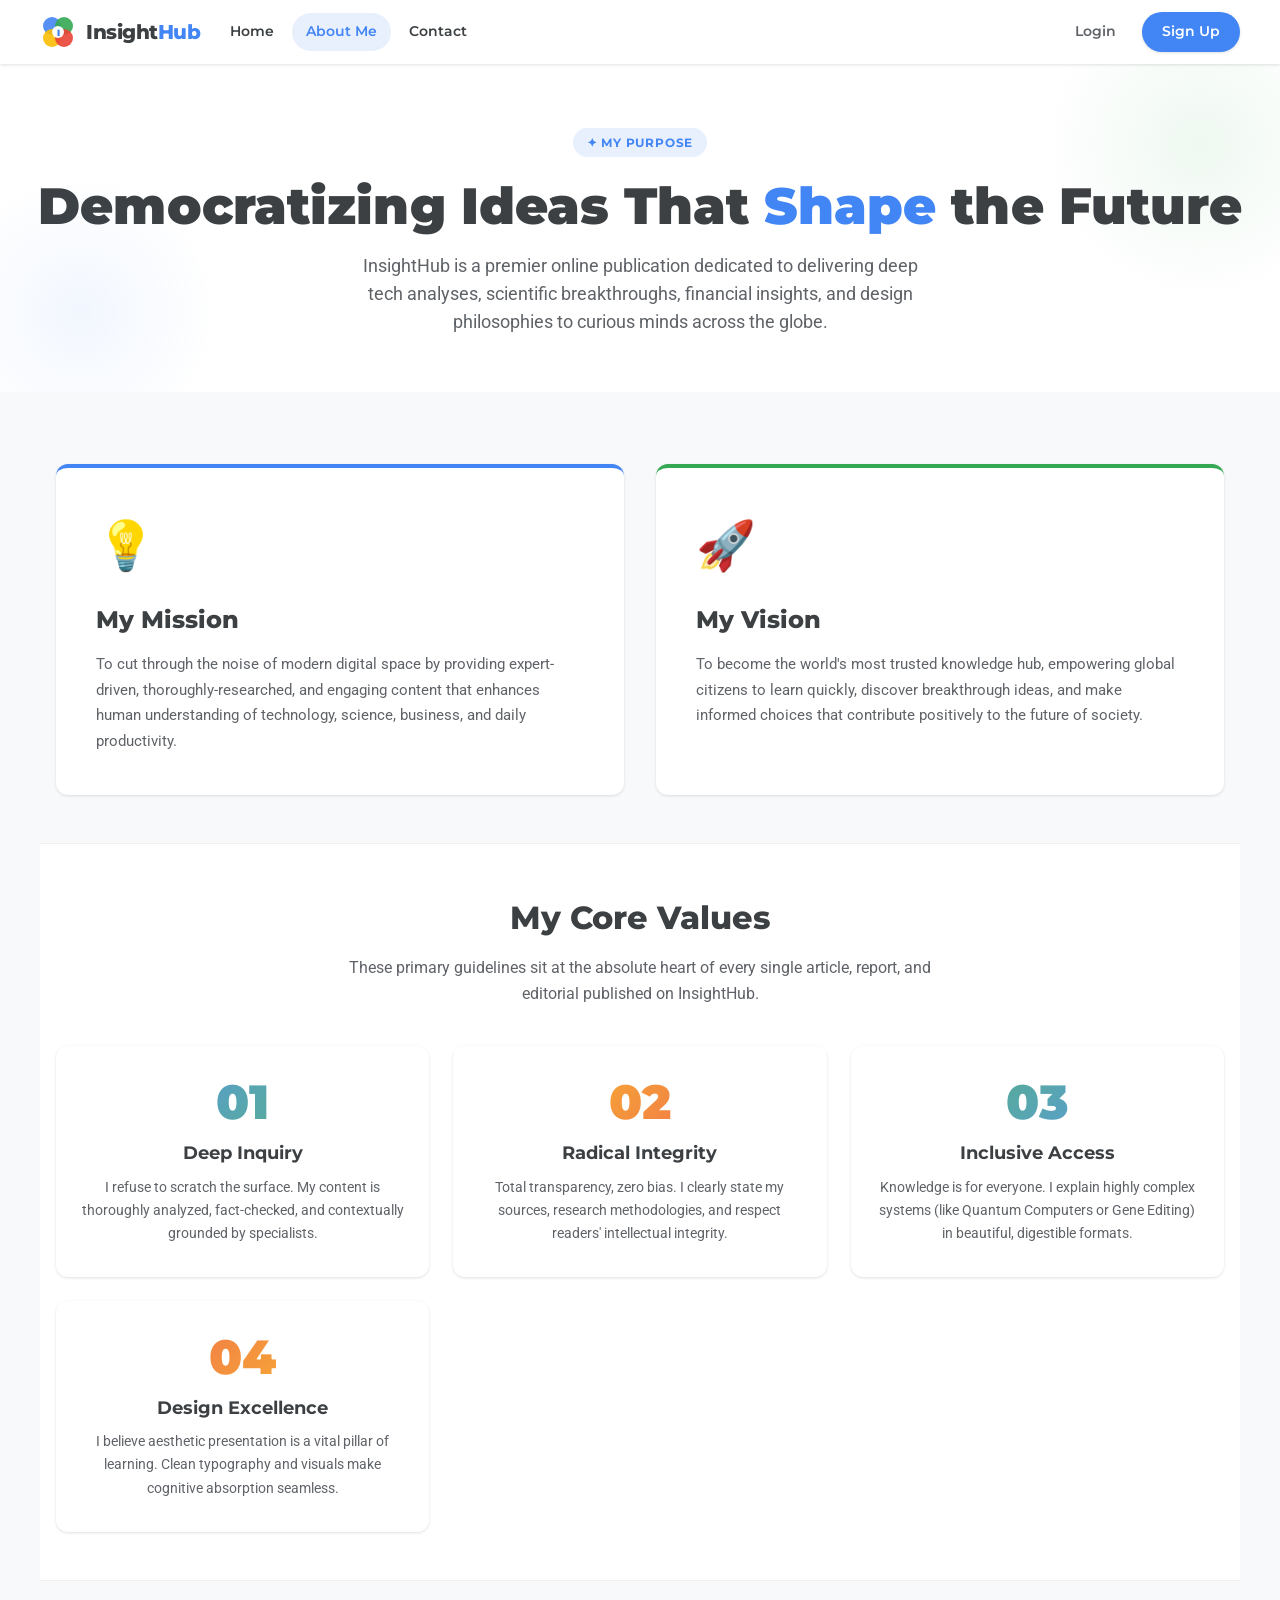
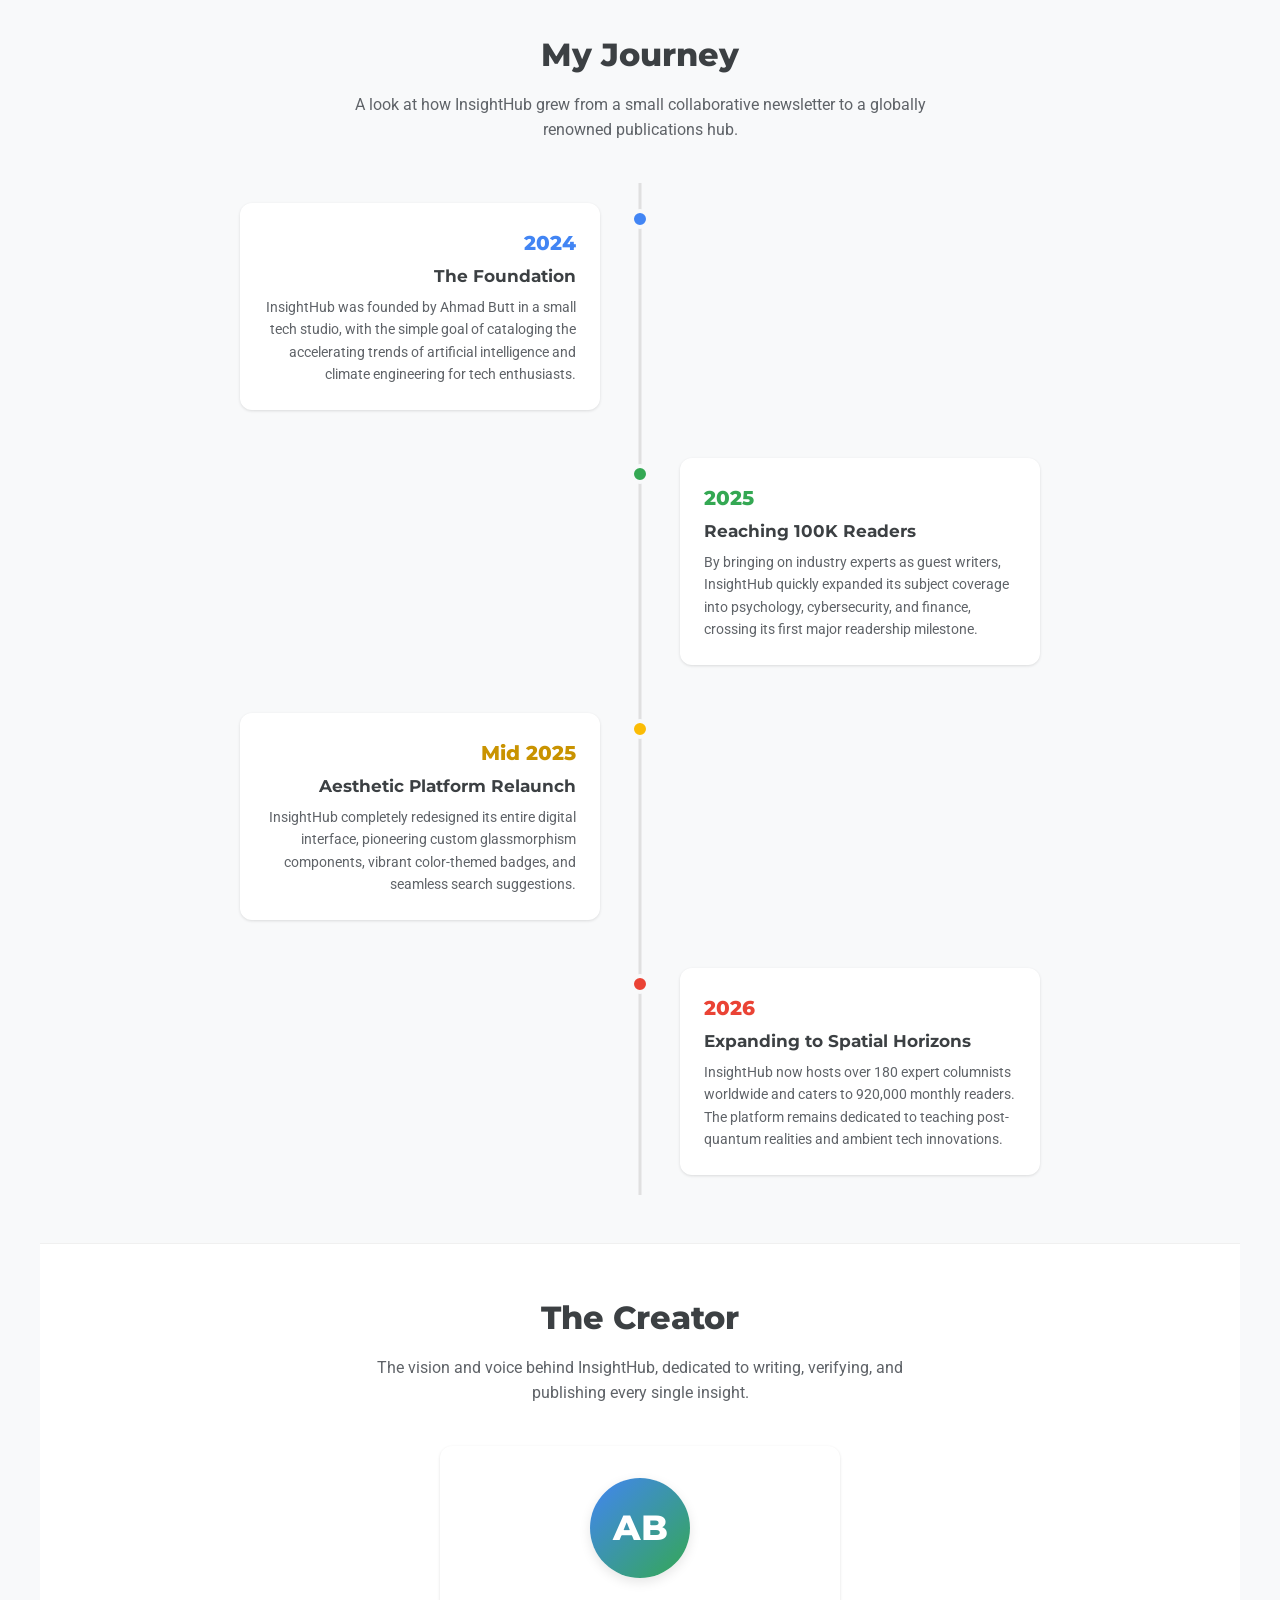
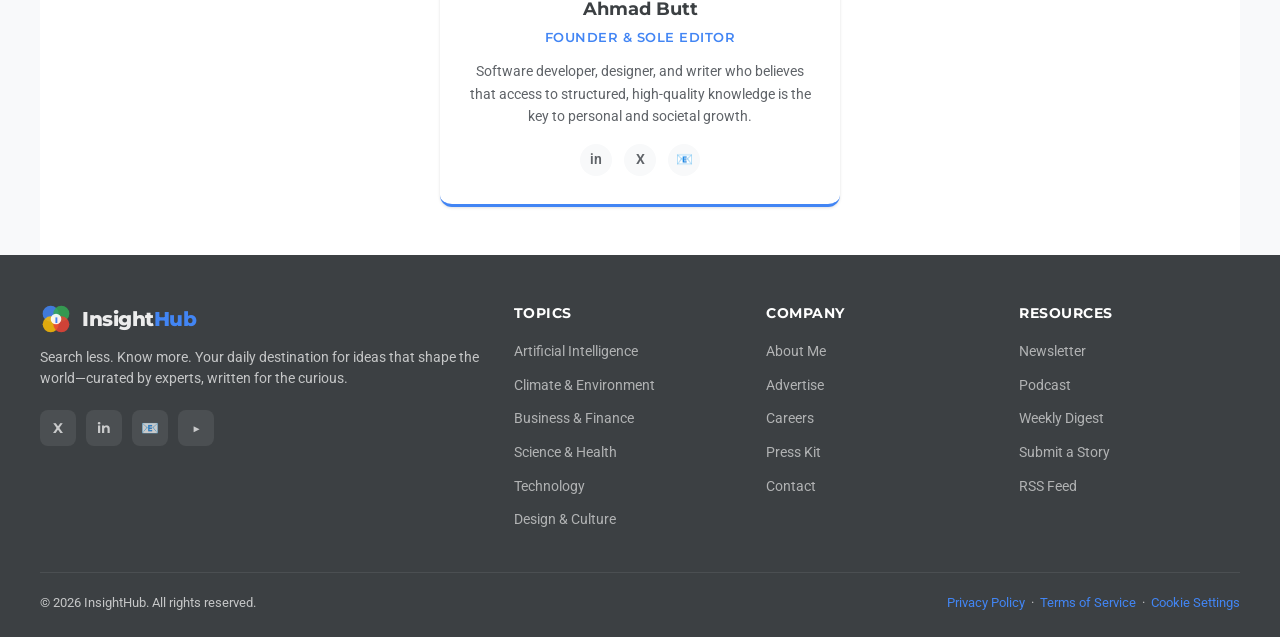
==== about.html @ 56c770b2 "navbar pages added" ====
<!DOCTYPE html>
<html lang="en">

<head>
    <meta charset="UTF-8">
    <meta name="viewport" content="width=device-width, initial-scale=1.0">
    <title>About Me — InsightHub</title>
    <link
        href="https://fonts.googleapis.com/css2?family=Montserrat:wght@400;600;700;800;900&family=Roboto:wght@300;400;500&family=Roboto+Mono:wght@400;500&display=swap"
        rel="stylesheet">
    <link rel="stylesheet" href="style.css">
</head>

<body>

    <!-- Reading progress -->
    <div id="progress-bar"></div>

    <!-- Search Overlay -->
    <div class="search-overlay" id="searchOverlay">
        <div class="search-box">
            <div class="search-box-header">
                <input type="text" id="overlaySearch" placeholder="Search articles, topics…" autofocus>
                <button class="search-close" onclick="closeSearch()">✕</button>
            </div>
            <div class="search-suggestions">
                <div class="suggestion-item"><span class="suggestion-icon">🔥</span> AI & Machine Learning Trends</div>
                <div class="suggestion-item"><span class="suggestion-icon">💡</span> Productivity Tips 2025</div>
                <div class="suggestion-item"><span class="suggestion-icon">🌍</span> Climate Tech Innovations</div>
                <div class="suggestion-item"><span class="suggestion-icon">📱</span> Mobile Development Best Practices</div>
                <div class="suggestion-item"><span class="suggestion-icon">🔐</span> Cybersecurity for Beginners</div>
            </div>
        </div>
    </div>

    <!-- ─── NAVBAR ─── -->
    <nav>
        <div class="nav-inner">
            <a href="index.html" class="logo">
                <svg class="logo-icon" viewBox="0 0 36 36" fill="none">
                    <circle cx="12" cy="12" r="9" fill="#4285F4" opacity="0.9" />
                    <circle cx="24" cy="12" r="9" fill="#34A853" opacity="0.9" />
                    <circle cx="12" cy="24" r="9" fill="#FBBC05" opacity="0.9" />
                    <circle cx="24" cy="24" r="9" fill="#EA4335" opacity="0.9" />
                    <circle cx="18" cy="18" r="6" fill="white" opacity="0.95" />
                    <text x="18" y="22" text-anchor="middle" font-family="Montserrat,sans-serif" font-weight="900"
                        font-size="9" fill="#4285F4">I</text>
                </svg>
                <div class="logo-text">
                    <span>Insight</span><span>Hub</span>
                </div>
            </a>



            <div class="nav-links">
                <a href="index.html">Home</a>
                <a href="about.html" class="active">About Me</a>
                <a href="contact.html">Contact</a>
            </div>

            <div class="nav-actions">
                <a href="#" class="btn-auth-link" onclick="openAuthModal('login')">Login</a>
                <a href="#" class="btn btn-primary btn-sm btn-signup" onclick="openAuthModal('signup')">Sign Up</a>
                <button class="hamburger" id="hamburger" onclick="toggleMenu()">
                    <span></span><span></span><span></span>
                </button>
            </div>
        </div>
    </nav>

    <!-- Mobile menu -->
    <div class="mobile-menu" id="mobileMenu">
        <div class="mobile-links">
            <a href="index.html">Home</a>
            <a href="about.html" class="active">About Me</a>
            <a href="contact.html">Contact</a>
        </div>
    </div>

    <!-- ─── HERO ─── -->
    <section class="about-hero">
        <div class="hero-tag">✦ My Purpose</div>
        <h1>Democratizing Ideas That <em>Shape</em> the Future</h1>
        <p>InsightHub is a premier online publication dedicated to delivering deep tech analyses, scientific breakthroughs, financial insights, and design philosophies to curious minds across the globe.</p>
    </section>

    <!-- ─── MISSION & VISION ─── -->
    <section class="about-grid-section">
        <div class="mission-vision-grid">
            <div class="mv-card fade-up fade-up-d1">
                <div class="mv-icon">💡</div>
                <h3>My Mission</h3>
                <p>To cut through the noise of modern digital space by providing expert-driven, thoroughly-researched, and engaging content that enhances human understanding of technology, science, business, and daily productivity.</p>
            </div>
            <div class="mv-card fade-up fade-up-d2">
                <div class="mv-icon">🚀</div>
                <h3>My Vision</h3>
                <p>To become the world's most trusted knowledge hub, empowering global citizens to learn quickly, discover breakthrough ideas, and make informed choices that contribute positively to the future of society.</p>
            </div>
        </div>
    </section>

    <!-- ─── CORE VALUES ─── -->
    <section class="about-grid-section" style="background: var(--white); border-top: 1px solid #f0f0f0; border-bottom: 1px solid #f0f0f0;">
        <div class="section-head-center">
            <h2>My Core Values</h2>
            <p>These primary guidelines sit at the absolute heart of every single article, report, and editorial published on InsightHub.</p>
        </div>
        <div class="values-grid">
            <div class="value-card fade-up fade-up-d1">
                <div class="value-num">01</div>
                <h3>Deep Inquiry</h3>
                <p>I refuse to scratch the surface. My content is thoroughly analyzed, fact-checked, and contextually grounded by specialists.</p>
            </div>
            <div class="value-card fade-up fade-up-d2">
                <div class="value-num">02</div>
                <h3>Radical Integrity</h3>
                <p>Total transparency, zero bias. I clearly state my sources, research methodologies, and respect readers' intellectual integrity.</p>
            </div>
            <div class="value-card fade-up fade-up-d3">
                <div class="value-num">03</div>
                <h3>Inclusive Access</h3>
                <p>Knowledge is for everyone. I explain highly complex systems (like Quantum Computers or Gene Editing) in beautiful, digestible formats.</p>
            </div>
            <div class="value-card fade-up fade-up-d4">
                <div class="value-num">04</div>
                <h3>Design Excellence</h3>
                <p>I believe aesthetic presentation is a vital pillar of learning. Clean typography and visuals make cognitive absorption seamless.</p>
            </div>
        </div>
    </section>

    <!-- ─── MILESTONE TIMELINE ─── -->
    <section class="about-grid-section">
        <div class="section-head-center">
            <h2>My Journey</h2>
            <p>A look at how InsightHub grew from a small collaborative newsletter to a globally renowned publications hub.</p>
        </div>
        <div class="timeline">
            <div class="timeline-item fade-up fade-up-d1">
                <div class="timeline-badge"></div>
                <div class="timeline-content">
                    <span class="timeline-year">2024</span>
                    <h4>The Foundation</h4>
                    <p>InsightHub was founded by Ahmad Butt in a small tech studio, with the simple goal of cataloging the accelerating trends of artificial intelligence and climate engineering for tech enthusiasts.</p>
                </div>
            </div>
            <div class="timeline-item fade-up fade-up-d2">
                <div class="timeline-badge"></div>
                <div class="timeline-content">
                    <span class="timeline-year">2025</span>
                    <h4>Reaching 100K Readers</h4>
                    <p>By bringing on industry experts as guest writers, InsightHub quickly expanded its subject coverage into psychology, cybersecurity, and finance, crossing its first major readership milestone.</p>
                </div>
            </div>
            <div class="timeline-item fade-up fade-up-d3">
                <div class="timeline-badge"></div>
                <div class="timeline-content">
                    <span class="timeline-year">Mid 2025</span>
                    <h4>Aesthetic Platform Relaunch</h4>
                    <p>InsightHub completely redesigned its entire digital interface, pioneering custom glassmorphism components, vibrant color-themed badges, and seamless search suggestions.</p>
                </div>
            </div>
            <div class="timeline-item fade-up fade-up-d4">
                <div class="timeline-badge"></div>
                <div class="timeline-content">
                    <span class="timeline-year">2026</span>
                    <h4>Expanding to Spatial Horizons</h4>
                    <p>InsightHub now hosts over 180 expert columnists worldwide and caters to 920,000 monthly readers. The platform remains dedicated to teaching post-quantum realities and ambient tech innovations.</p>
                </div>
            </div>
        </div>
    </section>

    <!-- ─── MEET THE FOUNDER ─── -->
    <section class="about-grid-section" style="background: var(--white); border-top: 1px solid #f0f0f0;">
        <div class="section-head-center">
            <h2>The Creator</h2>
            <p>The vision and voice behind InsightHub, dedicated to writing, verifying, and publishing every single insight.</p>
        </div>
        <div style="max-width: 400px; margin: 0 auto;">
            <div class="team-card fade-up fade-up-d1" style="border-bottom-color: var(--blue);">
                <div class="team-avatar-container">
                    <div class="team-avatar-large" style="background: linear-gradient(135deg, #4285F4, #34A853);">AB</div>
                </div>
                <div class="team-info">
                    <div class="team-name">Ahmad Butt</div>
                    <div class="team-role">Founder &amp; Sole Editor</div>
                    <p class="team-bio">Software developer, designer, and writer who believes that access to structured, high-quality knowledge is the key to personal and societal growth.</p>
                    <div class="team-socials">
                        <a href="#" class="team-social-link">in</a>
                        <a href="#" class="team-social-link">X</a>
                        <a href="#" class="team-social-link">📧</a>
                    </div>
                </div>
            </div>
        </div>
    </section>

    <!-- ─── FOOTER ─── -->
    <footer>
        <div class="footer-inner">
            <div class="footer-grid">
                <div class="footer-brand">
                    <a href="index.html" class="logo" style="text-decoration:none;">
                        <svg width="32" height="32" viewBox="0 0 36 36" fill="none">
                            <circle cx="12" cy="12" r="9" fill="#4285F4" opacity="0.85" />
                            <circle cx="24" cy="12" r="9" fill="#34A853" opacity="0.85" />
                            <circle cx="12" cy="24" r="9" fill="#FBBC05" opacity="0.85" />
                            <circle cx="24" cy="24" r="9" fill="#EA4335" opacity="0.85" />
                            <circle cx="18" cy="18" r="6" fill="white" opacity="0.9" />
                            <text x="18" y="22" text-anchor="middle" font-family="Montserrat,sans-serif"
                                font-weight="900" font-size="9" fill="#4285F4">I</text>
                        </svg>
                        <div class="logo-text">
                            <span>Insight</span><span>Hub</span>
                        </div>
                    </a>
                    <p>Search less. Know more. Your daily destination for ideas that shape the world—curated by experts,
                        written for the curious.</p>
                    <div class="social-links">
                        <a class="social-link" href="#">X</a>
                        <a class="social-link" href="#">in</a>
                        <a class="social-link" href="#">📧</a>
                        <a class="social-link" href="#">▶</a>
                    </div>
                </div>

                <div>
                    <div class="footer-col-title">Topics</div>
                    <ul class="footer-links">
                        <li><a href="#">Artificial Intelligence</a></li>
                        <li><a href="#">Climate & Environment</a></li>
                        <li><a href="#">Business & Finance</a></li>
                        <li><a href="#">Science & Health</a></li>
                        <li><a href="#">Technology</a></li>
                        <li><a href="#">Design & Culture</a></li>
                    </ul>
                </div>

                <div>
                    <div class="footer-col-title">Company</div>
                    <ul class="footer-links">
                        <li><a href="about.html">About Me</a></li>
                        <li><a href="#">Advertise</a></li>
                        <li><a href="#">Careers</a></li>
                        <li><a href="#">Press Kit</a></li>
                        <li><a href="contact.html">Contact</a></li>
                    </ul>
                </div>

                <div>
                    <div class="footer-col-title">Resources</div>
                    <ul class="footer-links">
                        <li><a href="#">Newsletter</a></li>
                        <li><a href="#">Podcast</a></li>
                        <li><a href="#">Weekly Digest</a></li>
                        <li><a href="#">Submit a Story</a></li>
                        <li><a href="#">RSS Feed</a></li>
                    </ul>
                </div>
            </div>

            <div class="footer-bottom">
                <div>© 2026 InsightHub. All rights reserved.</div>
                <div>
                    <a href="#">Privacy Policy</a> &nbsp;·&nbsp;
                    <a href="#">Terms of Service</a> &nbsp;·&nbsp;
                    <a href="#">Cookie Settings</a>
                </div>
            </div>
        </div>
    </footer>

    <!-- Blog Modal -->
    <div class="blog-modal" id="blogModal">
        <div class="blog-modal-content">
            <div class="blog-modal-header">
                <h2 id="modalTitle" class="blog-modal-title">Blog Title</h2>
                <button class="blog-modal-close" onclick="closeBlogModal()">✕</button>
            </div>
            <div class="blog-modal-meta">
                <span id="modalTag" class="tag">Tag</span>
                <span class="meta-dot">•</span>
                <span id="modalReadTime">5 min read</span>
                <span class="meta-dot">•</span>
                <span id="modalDate">May 10, 2026</span>
            </div>
            <div class="blog-modal-body" id="modalBody">
                <!-- Full blog content will be inserted here -->
            </div>

        </div>
    </div>

    <!-- Back to top -->
    <button id="back-top" onclick="window.scrollTo({top:0,behavior:'smooth'})">
        <svg width="18" height="18" viewBox="0 0 24 24" fill="none" stroke="currentColor" stroke-width="2.5"
            stroke-linecap="round" stroke-linejoin="round">
            <polyline points="18 15 12 9 6 15" />
        </svg>
    </button>

    <!-- Auth Modal -->
    <div class="auth-modal" id="authModal">
        <div class="auth-modal-content">
            <button class="auth-modal-close" onclick="closeAuthModal()">✕</button>
            
            <div class="auth-tabs">
                <button class="auth-tab active" id="tabLogin" onclick="switchAuthTab('login')">Sign In</button>
                <button class="auth-tab" id="tabSignup" onclick="switchAuthTab('signup')">Create Account</button>
            </div>
            
            <!-- Login Form -->
            <form id="loginForm" class="auth-form active" onsubmit="handleAuthSubmit(event, 'login')">
                <div class="form-group">
                    <label for="loginEmail">Email Address</label>
                    <div class="input-wrap">
                        <svg class="input-icon" width="16" height="16" viewBox="0 0 24 24" fill="none" stroke="currentColor" stroke-width="2" stroke-linecap="round" stroke-linejoin="round"><path d="m22 2-10 11M22 2l-7 20-4-9-9-4Z"/></svg>
                        <input type="email" id="loginEmail" placeholder="name@example.com" required>
                    </div>
                </div>
                
                <div class="form-group">
                    <div class="form-label-row">
                        <label for="loginPassword">Password</label>
                        <a href="#" class="form-forgot-link" onclick="alert('Password reset link sent!')">Forgot password?</a>
                    </div>
                    <div class="input-wrap">
                        <svg class="input-icon" width="16" height="16" viewBox="0 0 24 24" fill="none" stroke="currentColor" stroke-width="2" stroke-linecap="round" stroke-linejoin="round"><rect width="18" height="11" x="3" y="11" rx="2" ry="2"/><path d="M7 11V7a5 5 0 0 1 10 0v4"/></svg>
                        <input type="password" id="loginPassword" class="password-input" placeholder="Enter your password" required>
                        <button type="button" class="password-toggle" onclick="togglePasswordVisibility('loginPassword', this)">
                            <svg class="eye-icon" width="16" height="16" viewBox="0 0 24 24" fill="none" stroke="currentColor" stroke-width="2" stroke-linecap="round" stroke-linejoin="round"><path d="M2.062 12.348a1 1 0 0 1 0-.696 10.75 10.75 0 0 1 19.876 0 1 1 0 0 1 0 .696 10.75 10.75 0 0 1-19.876 0z"/><circle cx="12" cy="12" r="3"/></svg>
                        </button>
                    </div>
                </div>
                
                <button type="submit" class="btn btn-primary btn-auth-submit">
                    Sign In
                    <svg width="14" height="14" viewBox="0 0 24 24" fill="none" stroke="currentColor" stroke-width="2.5" stroke-linecap="round" stroke-linejoin="round"><path d="M5 12h14M12 5l7 7-7 7"/></svg>
                </button>
            </form>
            
            <!-- Signup Form -->
            <form id="signupForm" class="auth-form" onsubmit="handleAuthSubmit(event, 'signup')">
                <div class="form-group">
                    <label for="signupName">Full Name</label>
                    <div class="input-wrap">
                        <svg class="input-icon" width="16" height="16" viewBox="0 0 24 24" fill="none" stroke="currentColor" stroke-width="2" stroke-linecap="round" stroke-linejoin="round"><path d="M19 21v-2a4 4 0 0 0-4-4H9a4 4 0 0 0-4 4v2"/><circle cx="12" cy="7" r="4"/></svg>
                        <input type="text" id="signupName" placeholder="Ahmad Butt" required>
                    </div>
                </div>
                
                <div class="form-group">
                    <label for="signupEmail">Email Address</label>
                    <div class="input-wrap">
                        <svg class="input-icon" width="16" height="16" viewBox="0 0 24 24" fill="none" stroke="currentColor" stroke-width="2" stroke-linecap="round" stroke-linejoin="round"><path d="m22 2-10 11M22 2l-7 20-4-9-9-4Z"/></svg>
                        <input type="email" id="signupEmail" placeholder="name@example.com" required>
                    </div>
                </div>
                
                <div class="form-group">
                    <label for="signupPassword">Password</label>
                    <div class="input-wrap">
                        <svg class="input-icon" width="16" height="16" viewBox="0 0 24 24" fill="none" stroke="currentColor" stroke-width="2" stroke-linecap="round" stroke-linejoin="round"><rect width="18" height="11" x="3" y="11" rx="2" ry="2"/><path d="M7 11V7a5 5 0 0 1 10 0v4"/></svg>
                        <input type="password" id="signupPassword" class="password-input" placeholder="Create a strong password" required>
                        <button type="button" class="password-toggle" onclick="togglePasswordVisibility('signupPassword', this)">
                            <svg class="eye-icon" width="16" height="16" viewBox="0 0 24 24" fill="none" stroke="currentColor" stroke-width="2" stroke-linecap="round" stroke-linejoin="round"><path d="M2.062 12.348a1 1 0 0 1 0-.696 10.75 10.75 0 0 1 19.876 0 1 1 0 0 1 0 .696 10.75 10.75 0 0 1-19.876 0z"/><circle cx="12" cy="12" r="3"/></svg>
                        </button>
                    </div>
                </div>
                
                <div class="form-checkbox">
                    <input type="checkbox" id="signupTerms" required>
                    <label for="signupTerms">I agree to the <a href="#">Terms of Service</a> and <a href="#">Privacy Policy</a></label>
                </div>
                
                <button type="submit" class="btn btn-primary btn-auth-submit">
                    Create Account
                    <svg width="14" height="14" viewBox="0 0 24 24" fill="none" stroke="currentColor" stroke-width="2.5" stroke-linecap="round" stroke-linejoin="round"><path d="M5 12h14M12 5l7 7-7 7"/></svg>
                </button>
            </form>
            
            <!-- Success Message Card -->
            <div id="authSuccess" class="auth-success-card">
                <div class="success-checkmark-wrapper">
                    <svg class="success-checkmark" viewBox="0 0 52 52">
                        <circle class="success-checkmark-circle" cx="26" cy="26" r="25" fill="none" />
                        <path class="success-checkmark-check" fill="none" d="M14.1 27.2l7.1 7.2 16.7-16.8" />
                    </svg>
                </div>
                <h3 class="auth-success-title" id="authSuccessTitle">Welcome Back!</h3>
                <p class="auth-success-desc" id="authSuccessDesc">You have successfully signed in to InsightHub.</p>
            </div>
        </div>
    </div>

    <script src="script.js"></script>

    <!-- Bot Embeded -->
    <script src="https://cdn.botpress.cloud/webchat/v3.6/inject.js"></script>
    <script src="https://files.bpcontent.cloud/2026/05/19/14/20260519140653-6FODSSMK.js" defer></script>

</body>

</html>
---- style.css ----
:root {
    --blue: #4285F4;
    --green: #34A853;
    --yellow: #FBBC05;
    --red: #EA4335;
    --dark: #3C4043;
    --surface: #F8F9FA;
    --white: #ffffff;
    --shadow-sm: 0 1px 3px rgba(0, 0, 0, 0.12);
    --shadow-md: 0 4px 12px rgba(0, 0, 0, 0.10);
    --shadow-lg: 0 8px 32px rgba(0, 0, 0, 0.12);
    --radius: 12px;
    --radius-sm: 8px;
    --radius-pill: 100px;
    --font-head: 'Montserrat', sans-serif;
    --font-body: 'Roboto', sans-serif;
    --font-mono: 'Roboto Mono', monospace;
}

*,
*::before,
*::after {
    box-sizing: border-box;
    margin: 0;
    padding: 0;
}

html {
    scroll-behavior: smooth;
}

body {
    font-family: var(--font-body);
    background: var(--surface);
    color: var(--dark);
    line-height: 1.6;
    overflow-x: hidden;
}

/* ─── NAVBAR ─── */
nav {
    background: var(--white);
    box-shadow: var(--shadow-sm);
    position: sticky;
    top: 0;
    z-index: 100;
    padding: 0 16px;
}

.nav-inner {
    max-width: 1200px;
    margin: 0 auto;
    height: 64px;
    display: flex;
    align-items: center;
    justify-content: space-between;
    gap: 16px;
}

.logo {
    display: flex;
    align-items: center;
    gap: 10px;
    text-decoration: none;
    flex-shrink: 0;
}

.logo-icon {
    width: 36px;
    height: 36px;
    flex-shrink: 0;
}

.logo-text {
    font-family: var(--font-head);
    font-size: 1.25rem;
    font-weight: 800;
    letter-spacing: -0.5px;
}

.logo-text span:first-child {
    color: var(--dark);
}

.logo-text span:last-child {
    color: var(--blue);
}

.nav-actions {
    display: flex;
    align-items: center;
    gap: 8px;
}

.btn {
    font-family: var(--font-head);
    font-weight: 600;
    border: none;
    cursor: pointer;
    border-radius: var(--radius-pill);
    transition: all 0.2s;
    text-decoration: none;
    display: inline-flex;
    align-items: center;
    gap: 6px;
}

.btn-ghost {
    background: transparent;
    color: var(--dark);
    padding: 8px 14px;
    font-size: 0.85rem;
}

.btn-ghost:hover {
    background: var(--surface);
}

.btn-primary {
    background: var(--blue);
    color: var(--white);
    padding: 9px 20px;
    font-size: 0.85rem;
    box-shadow: var(--shadow-sm);
}

.btn-primary:hover {
    background: #3367d6;
    box-shadow: var(--shadow-md);
    transform: translateY(-1px);
}

.hamburger {
    background: none;
    border: none;
    cursor: pointer;
    padding: 8px;
    border-radius: 8px;
    color: var(--dark);
    display: flex;
    flex-direction: column;
    gap: 5px;
}

.hamburger span {
    display: block;
    width: 22px;
    height: 2px;
    background: currentColor;
    border-radius: 2px;
    transition: all 0.3s;
}

.hamburger.open span:nth-child(1) {
    transform: rotate(45deg) translate(5px, 5px);
}

.hamburger.open span:nth-child(2) {
    opacity: 0;
}

.hamburger.open span:nth-child(3) {
    transform: rotate(-45deg) translate(5px, -5px);
}

@media(min-width: 768px) {
    .hamburger {
        display: none;
    }
}

/* Mobile menu */
.mobile-menu {
    background: var(--white);
    border-top: 1px solid #f0f0f0;
    padding: 12px 16px 20px;
    display: none;
    position: sticky;
    top: 64px;
    z-index: 99;
    box-shadow: var(--shadow-md);
}

.mobile-menu.open {
    display: block;
}

.mobile-menu .search-wrap {
    position: relative;
    margin-bottom: 14px;
}

.mobile-menu input {
    width: 100%;
    padding: 11px 44px 11px 18px;
    border: 1.5px solid #e0e0e0;
    border-radius: var(--radius-pill);
    font-family: var(--font-body);
    font-size: 0.9rem;
    background: var(--surface);
    outline: none;
}

.mobile-menu input:focus {
    border-color: var(--blue);
}

.mobile-menu .search-icon-mob {
    position: absolute;
    right: 14px;
    top: 50%;
    transform: translateY(-50%);
    color: #9aa0a6;
}

.mobile-links {
    display: flex;
    flex-wrap: wrap;
    gap: 8px;
}

.mobile-links a {
    font-family: var(--font-head);
    font-weight: 600;
    font-size: 0.85rem;
    color: var(--dark);
    text-decoration: none;
    padding: 8px 16px;
    border-radius: var(--radius-pill);
    background: var(--surface);
    transition: background 0.2s;
}

.mobile-links a:hover {
    background: #e8f0fe;
    color: var(--blue);
}

.mobile-links a.active {
    color: var(--blue);
    background: #e8f0fe;
}

/* ─── DESKTOP NAV LINKS ─── */
.nav-links {
    display: none;
    gap: 4px;
}

@media(min-width: 768px) {
    .nav-links {
        display: flex;
        margin-right: auto;
    }
}

.nav-links a {
    font-family: var(--font-head);
    font-weight: 600;
    font-size: 0.85rem;
    color: var(--dark);
    text-decoration: none;
    padding: 8px 14px;
    border-radius: var(--radius-pill);
    transition: background 0.2s, color 0.2s;
}

.nav-links a:hover {
    background: #e8f0fe;
    color: var(--blue);
}

.nav-links a.active {
    color: var(--blue);
    background: #e8f0fe;
}

/* ─── HERO ─── */
.hero {
    background: var(--white);
    padding: 56px 16px 48px;
    text-align: center;
    position: relative;
    overflow: hidden;
}

.hero::before {
    content: '';
    position: absolute;
    top: -80px;
    left: -80px;
    width: 320px;
    height: 320px;
    background: radial-gradient(circle, rgba(66, 133, 244, 0.08) 0%, transparent 70%);
    border-radius: 50%;
}

.hero::after {
    content: '';
    position: absolute;
    bottom: -60px;
    right: -60px;
    width: 280px;
    height: 280px;
    background: radial-gradient(circle, rgba(52, 168, 83, 0.07) 0%, transparent 70%);
    border-radius: 50%;
}

.hero-tag {
    display: inline-flex;
    align-items: center;
    gap: 6px;
    background: #e8f0fe;
    color: var(--blue);
    font-family: var(--font-head);
    font-weight: 700;
    font-size: 0.75rem;
    letter-spacing: 0.8px;
    text-transform: uppercase;
    padding: 5px 14px;
    border-radius: var(--radius-pill);
    margin-bottom: 20px;
    animation: fadeDown 0.6s ease both;
}

.hero h1 {
    font-family: var(--font-head);
    font-weight: 900;
    font-size: clamp(2rem, 6vw, 3.2rem);
    line-height: 1.15;
    color: var(--dark);
    margin-bottom: 16px;
    animation: fadeDown 0.6s 0.1s ease both;
}

.hero h1 em {
    font-style: normal;
    color: var(--blue);
}

.hero p {
    font-size: clamp(0.95rem, 2.5vw, 1.1rem);
    color: #5f6368;
    max-width: 560px;
    margin: 0 auto 32px;
    animation: fadeDown 0.6s 0.2s ease both;
}

.hero-search {
    max-width: 560px;
    margin: 0 auto;
    position: relative;
    animation: fadeDown 0.6s 0.3s ease both;
}

.hero-search input {
    width: 100%;
    padding: 16px 60px 16px 24px;
    border: 2px solid #e0e0e0;
    border-radius: var(--radius-pill);
    font-family: var(--font-body);
    font-size: 1rem;
    background: var(--white);
    box-shadow: var(--shadow-md);
    outline: none;
    transition: border-color 0.2s, box-shadow 0.2s;
    color: var(--dark);
}

.hero-search input:focus {
    border-color: var(--blue);
    box-shadow: 0 4px 20px rgba(66, 133, 244, 0.2);
}

.hero-search button {
    position: absolute;
    right: 6px;
    top: 50%;
    transform: translateY(-50%);
    background: var(--blue);
    border: none;
    border-radius: var(--radius-pill);
    width: 44px;
    height: 44px;
    display: flex;
    align-items: center;
    justify-content: center;
    cursor: pointer;
    color: var(--white);
    transition: background 0.2s, transform 0.2s;
}

.hero-search button:hover {
    background: #3367d6;
    transform: translateY(-50%) scale(1.05);
}

.hero-stats {
    display: flex;
    justify-content: center;
    gap: 32px;
    margin-top: 40px;
    flex-wrap: wrap;
    animation: fadeDown 0.6s 0.4s ease both;
}

.stat {
    text-align: center;
}

.stat-num {
    font-family: var(--font-head);
    font-weight: 800;
    font-size: 1.6rem;
    color: var(--dark);
    line-height: 1;
}

.stat-num span {
    color: var(--blue);
}

.stat-label {
    font-size: 0.78rem;
    color: #9aa0a6;
    margin-top: 2px;
}

/* ─── CATEGORY PILLS ─── */
.categories {
    padding: 24px 16px;
    background: var(--white);
    border-top: 1px solid #f0f0f0;
    border-bottom: 1px solid #f0f0f0;
    overflow-x: auto;
    scrollbar-width: none;
}

.categories::-webkit-scrollbar {
    display: none;
}

.cat-list {
    display: flex;
    gap: 10px;
    max-width: 1200px;
    margin: 0 auto;
    width: max-content;
    padding: 0 4px;
}

.cat-pill {
    font-family: var(--font-head);
    font-weight: 600;
    font-size: 0.82rem;
    padding: 8px 18px;
    border-radius: var(--radius-pill);
    border: 1.5px solid #e0e0e0;
    background: var(--white);
    color: var(--dark);
    cursor: pointer;
    transition: all 0.2s;
    white-space: nowrap;
    display: flex;
    align-items: center;
    gap: 6px;
}

.cat-pill:hover,
.cat-pill.active {
    background: var(--blue);
    border-color: var(--blue);
    color: var(--white);
}

.cat-pill .dot {
    width: 7px;
    height: 7px;
    border-radius: 50%;
    background: currentColor;
    opacity: 0.7;
}

/* ─── MAIN LAYOUT ─── */
.main {
    max-width: 1200px;
    margin: 0 auto;
    padding: 32px 16px 64px;
    display: grid;
    grid-template-columns: 1fr;
    gap: 32px;
}

@media(min-width: 1024px) {
    .main {
        grid-template-columns: 1fr 320px;
    }
}

/* ─── SECTION HEADER ─── */
.section-header {
    display: flex;
    align-items: center;
    justify-content: space-between;
    margin-bottom: 20px;
    gap: 12px;
}

.section-title {
    font-family: var(--font-head);
    font-weight: 800;
    font-size: 1.1rem;
    color: var(--dark);
    display: flex;
    align-items: center;
    gap: 8px;
}

.section-title::before {
    content: '';
    display: inline-block;
    width: 4px;
    height: 18px;
    border-radius: 2px;
    background: var(--blue);
}

.see-all {
    font-family: var(--font-head);
    font-weight: 600;
    font-size: 0.82rem;
    color: var(--blue);
    text-decoration: none;
    padding: 6px 14px;
    border-radius: var(--radius-pill);
    transition: background 0.2s;
}

.see-all:hover {
    background: #e8f0fe;
}

/* ─── FEATURED CARD ─── */
.featured-card {
    background: var(--white);
    border-radius: var(--radius);
    box-shadow: var(--shadow-sm);
    overflow: hidden;
    margin-bottom: 24px;
    transition: box-shadow 0.2s, transform 0.2s;
    cursor: pointer;
}

.featured-card:hover {
    box-shadow: var(--shadow-lg);
    transform: translateY(-2px);
}

.featured-img {
    width: 100%;
    height: 220px;
    object-fit: cover;
    background: linear-gradient(135deg, #e8f0fe 0%, #d2e3fc 100%);
    position: relative;
    overflow: hidden;
}

@media(min-width: 640px) {
    .featured-img {
        height: 280px;
    }
}

.featured-img-placeholder {
    width: 100%;
    height: 100%;
    display: flex;
    align-items: center;
    justify-content: center;
    font-size: 4rem;
}

.featured-body {
    padding: 20px 20px 24px;
}

.featured-meta {
    display: flex;
    align-items: center;
    gap: 10px;
    margin-bottom: 10px;
    flex-wrap: wrap;
}

.tag {
    font-family: var(--font-head);
    font-weight: 700;
    font-size: 0.72rem;
    letter-spacing: 0.5px;
    text-transform: uppercase;
    padding: 3px 10px;
    border-radius: var(--radius-pill);
}

.tag-blue {
    background: #e8f0fe;
    color: var(--blue);
}

.tag-green {
    background: #e6f4ea;
    color: var(--green);
}

.tag-yellow {
    background: #fef7e0;
    color: #b06000;
}

.tag-red {
    background: #fce8e6;
    color: var(--red);
}

.meta-dot {
    color: #bdc1c6;
    font-size: 0.7rem;
}

.meta-time {
    font-size: 0.8rem;
    color: #9aa0a6;
}

.featured-title {
    font-family: var(--font-head);
    font-weight: 800;
    font-size: clamp(1.2rem, 4vw, 1.6rem);
    color: var(--dark);
    line-height: 1.25;
    margin-bottom: 10px;
}

.featured-excerpt {
    font-size: 0.9rem;
    color: #5f6368;
    margin-bottom: 18px;
    display: -webkit-box;
    -webkit-line-clamp: 3;
    line-clamp: 3;
    -webkit-box-orient: vertical;
    overflow: hidden;
}

.featured-footer {
    display: flex;
    align-items: center;
    justify-content: space-between;
    flex-wrap: wrap;
    gap: 10px;
}

.author {
    display: flex;
    align-items: center;
    gap: 10px;
}

.avatar {
    width: 36px;
    height: 36px;
    border-radius: 50%;
    object-fit: cover;
    flex-shrink: 0;
}

.avatar-placeholder {
    width: 36px;
    height: 36px;
    border-radius: 50%;
    display: flex;
    align-items: center;
    justify-content: center;
    font-family: var(--font-head);
    font-weight: 700;
    font-size: 0.8rem;
    color: var(--white);
    flex-shrink: 0;
}

.author-name {
    font-family: var(--font-head);
    font-weight: 600;
    font-size: 0.85rem;
    color: var(--dark);
}

.author-role {
    font-size: 0.75rem;
    color: #9aa0a6;
}

.read-btn {
    display: inline-flex;
    align-items: center;
    gap: 6px;
    font-family: var(--font-head);
    font-weight: 600;
    font-size: 0.82rem;
    color: var(--blue);
    text-decoration: none;
    padding: 8px 16px;
    border-radius: var(--radius-pill);
    border: 1.5px solid var(--blue);
    transition: all 0.2s;
}

.read-btn:hover {
    background: var(--blue);
    color: var(--white);
}

/* ─── POST GRID ─── */
.post-grid {
    display: grid;
    grid-template-columns: 1fr;
    gap: 16px;
}

@media(min-width: 640px) {
    .post-grid {
        grid-template-columns: repeat(2, 1fr);
    }
}

.post-card {
    background: var(--white);
    border-radius: var(--radius);
    box-shadow: var(--shadow-sm);
    overflow: hidden;
    transition: box-shadow 0.2s, transform 0.2s;
    cursor: pointer;
    display: flex;
    flex-direction: column;
}

.post-card:hover {
    box-shadow: var(--shadow-lg);
    transform: translateY(-2px);
}

.post-img {
    width: 100%;
    height: 160px;
    background: linear-gradient(135deg, #f0f4ff 0%, #e8f0fe 100%);
    display: flex;
    align-items: center;
    justify-content: center;
    font-size: 2.5rem;
    flex-shrink: 0;
}

.post-body {
    padding: 16px;
    flex: 1;
    display: flex;
    flex-direction: column;
}

.post-meta {
    display: flex;
    align-items: center;
    gap: 8px;
    margin-bottom: 8px;
    flex-wrap: wrap;
}

.post-title {
    font-family: var(--font-head);
    font-weight: 700;
    font-size: 1rem;
    color: var(--dark);
    line-height: 1.35;
    margin-bottom: 8px;
    flex: 1;
    display: -webkit-box;
    -webkit-line-clamp: 2;
    line-clamp: 2;
    -webkit-box-orient: vertical;
    overflow: hidden;
}

.post-excerpt {
    font-size: 0.84rem;
    color: #5f6368;
    margin-bottom: 14px;
    display: -webkit-box;
    -webkit-line-clamp: 2;
    line-clamp: 2;
    -webkit-box-orient: vertical;
    overflow: hidden;
}

.post-footer {
    display: flex;
    align-items: center;
    justify-content: space-between;
    margin-top: auto;
}

.post-author-sm {
    display: flex;
    align-items: center;
    gap: 8px;
}

.post-author-sm .avatar-placeholder {
    width: 28px;
    height: 28px;
    font-size: 0.7rem;
}

.post-author-name {
    font-family: var(--font-head);
    font-weight: 600;
    font-size: 0.78rem;
    color: var(--dark);
}

.post-date {
    font-size: 0.75rem;
    color: #9aa0a6;
}

/* ─── LOAD MORE ─── */
.load-more-wrap {
    text-align: center;
    margin-top: 28px;
}

.btn-load {
    font-family: var(--font-head);
    font-weight: 700;
    font-size: 0.9rem;
    color: var(--blue);
    background: var(--white);
    border: 2px solid var(--blue);
    padding: 12px 36px;
    border-radius: var(--radius-pill);
    cursor: pointer;
    transition: all 0.2s;
    box-shadow: var(--shadow-sm);
}

.btn-load:hover {
    background: var(--blue);
    color: var(--white);
    box-shadow: var(--shadow-md);
}

/* ─── SIDEBAR ─── */
.sidebar {
    display: flex;
    flex-direction: column;
    gap: 24px;
}

.widget {
    background: var(--white);
    border-radius: var(--radius);
    box-shadow: var(--shadow-sm);
    padding: 20px;
}

.widget-title {
    font-family: var(--font-head);
    font-weight: 800;
    font-size: 0.95rem;
    color: var(--dark);
    margin-bottom: 16px;
    padding-bottom: 12px;
    border-bottom: 2px solid var(--surface);
    display: flex;
    align-items: center;
    gap: 8px;
}

/* Newsletter widget */
.newsletter-widget {
    background: linear-gradient(135deg, var(--blue) 0%, #3367d6 100%);
    color: var(--white);
}

.newsletter-widget .widget-title {
    color: var(--white);
    border-color: rgba(255, 255, 255, 0.15);
}

.newsletter-widget p {
    font-size: 0.85rem;
    opacity: 0.9;
    margin-bottom: 16px;
    line-height: 1.5;
}

.newsletter-widget input {
    width: 100%;
    padding: 11px 16px;
    border-radius: var(--radius-sm);
    border: none;
    font-family: var(--font-body);
    font-size: 0.85rem;
    margin-bottom: 10px;
    outline: none;
    background: rgba(255, 255, 255, 0.15);
    color: var(--white);
}

.newsletter-widget input::placeholder {
    color: rgba(255, 255, 255, 0.6);
}

.newsletter-widget input:focus {
    background: rgba(255, 255, 255, 0.25);
}

.btn-subscribe {
    width: 100%;
    background: var(--white);
    color: var(--blue);
    font-family: var(--font-head);
    font-weight: 700;
    font-size: 0.85rem;
    padding: 11px;
    border-radius: var(--radius-sm);
    border: none;
    cursor: pointer;
    transition: all 0.2s;
}

.btn-subscribe:hover {
    background: #e8f0fe;
    transform: translateY(-1px);
}

/* Trending widget */
.trending-list {
    list-style: none;
    display: flex;
    flex-direction: column;
    gap: 14px;
}

.trending-item {
    display: flex;
    gap: 12px;
    align-items: flex-start;
    cursor: pointer;
    padding: 8px;
    border-radius: var(--radius-sm);
    transition: background 0.2s;
}

.trending-item:hover {
    background: var(--surface);
}

.trending-num {
    font-family: var(--font-head);
    font-weight: 800;
    font-size: 1.4rem;
    color: #e0e0e0;
    line-height: 1;
    min-width: 28px;
}


.trending-title {
    font-family: var(--font-head);
    font-weight: 700;
    font-size: 0.85rem;
    color: var(--dark);
    line-height: 1.35;
    margin-bottom: 3px;
}

.trending-meta {
    font-size: 0.75rem;
    color: #9aa0a6;
}

/* Tags widget */
.tags-cloud {
    display: flex;
    flex-wrap: wrap;
    gap: 8px;
}

.tag-cloud-item {
    font-family: var(--font-head);
    font-weight: 600;
    font-size: 0.78rem;
    padding: 5px 12px;
    border-radius: var(--radius-pill);
    background: var(--surface);
    color: var(--dark);
    cursor: pointer;
    transition: all 0.2s;
    border: 1px solid #e8eaed;
}

.tag-cloud-item:hover {
    background: var(--blue);
    color: var(--white);
    border-color: var(--blue);
}

/* Code snippet */
.code-block {
    background: #1e1e2e;
    border-radius: var(--radius-sm);
    padding: 14px 16px;
    overflow-x: auto;
    margin-top: 8px;
}

.code-block code {
    font-family: var(--font-mono);
    font-size: 0.8rem;
    color: #cdd6f4;
    line-height: 1.6;
}

.code-comment {
    color: #6c7086;
}

.code-keyword {
    color: #cba6f7;
}

.code-string {
    color: #a6e3a1;
}

.code-number {
    color: #fab387;
}

/* ─── FOOTER ─── */
footer {
    background: var(--dark);
    color: rgba(255, 255, 255, 0.7);
    padding: 48px 16px 24px;
    margin-top: 0;
}

.footer-inner {
    max-width: 1200px;
    margin: 0 auto;
}

.footer-grid {
    display: grid;
    grid-template-columns: 1fr;
    gap: 32px;
    margin-bottom: 40px;
}

@media(min-width: 640px) {
    .footer-grid {
        grid-template-columns: repeat(2, 1fr);
    }
}

@media(min-width: 1024px) {
    .footer-grid {
        grid-template-columns: 2fr 1fr 1fr 1fr;
    }
}

.footer-brand .logo-text span:first-child {
    color: rgba(255, 255, 255, 0.9);
}

.footer-brand p {
    font-size: 0.85rem;
    line-height: 1.6;
    margin-top: 12px;
    margin-bottom: 20px;
}

.social-links {
    display: flex;
    gap: 10px;
}

.social-link {
    width: 36px;
    height: 36px;
    background: rgba(255, 255, 255, 0.08);
    border-radius: 8px;
    display: flex;
    align-items: center;
    justify-content: center;
    color: rgba(255, 255, 255, 0.7);
    text-decoration: none;
    transition: all 0.2s;
    font-size: 0.9rem;
    font-family: var(--font-head);
    font-weight: 700;
}

.social-link:hover {
    background: var(--blue);
    color: var(--white);
}

.footer-col-title {
    font-family: var(--font-head);
    font-weight: 700;
    font-size: 0.85rem;
    color: var(--white);
    margin-bottom: 14px;
    text-transform: uppercase;
    letter-spacing: 0.5px;
}

.footer-links {
    list-style: none;
    display: flex;
    flex-direction: column;
    gap: 8px;
}

.footer-links a {
    font-size: 0.85rem;
    color: rgba(255, 255, 255, 0.6);
    text-decoration: none;
    transition: color 0.2s;
}

.footer-links a:hover {
    color: var(--white);
}

.footer-bottom {
    border-top: 1px solid rgba(255, 255, 255, 0.08);
    padding-top: 20px;
    display: flex;
    align-items: center;
    justify-content: space-between;
    flex-wrap: wrap;
    gap: 12px;
    font-size: 0.8rem;
}

.footer-bottom a {
    color: var(--blue);
    text-decoration: none;
}

/* ─── ANIMATIONS ─── */
@keyframes fadeDown {
    from {
        opacity: 0;
        transform: translateY(-16px);
    }

    to {
        opacity: 1;
        transform: translateY(0);
    }
}

@keyframes fadeUp {
    from {
        opacity: 0;
        transform: translateY(16px);
    }

    to {
        opacity: 1;
        transform: translateY(0);
    }
}

.fade-up {
    animation: fadeUp 0.5s ease both;
}

.fade-up-d1 {
    animation-delay: 0.1s;
}

.fade-up-d2 {
    animation-delay: 0.2s;
}

.fade-up-d3 {
    animation-delay: 0.3s;
}

.fade-up-d4 {
    animation-delay: 0.4s;
}

/* ─── READING PROGRESS BAR ─── */
#progress-bar {
    position: fixed;
    top: 0;
    left: 0;
    height: 3px;
    background: linear-gradient(90deg, var(--blue), var(--green));
    width: 0%;
    z-index: 999;
    transition: width 0.1s linear;
}

/* ─── BACK TO TOP ─── */
#back-top {
    position: fixed;
    bottom: 100px;
    right: 24px;
    width: 44px;
    height: 44px;
    background: var(--blue);
    color: var(--white);
    border: none;
    border-radius: 50%;
    cursor: pointer;
    display: flex;
    align-items: center;
    justify-content: center;
    box-shadow: var(--shadow-md);
    opacity: 0;
    transform: translateY(20px);
    transition: all 0.3s;
    z-index: 99;
}

#back-top.visible {
    opacity: 1;
    transform: translateY(0);
}

#back-top:hover {
    background: #3367d6;
    transform: translateY(-2px);
}

/* ─── SEARCH OVERLAY ─── */
.search-overlay {
    position: fixed;
    inset: 0;
    background: rgba(0, 0, 0, 0.6);
    backdrop-filter: blur(4px);
    z-index: 200;
    display: flex;
    align-items: flex-start;
    justify-content: center;
    padding: 80px 16px 20px;
    opacity: 0;
    pointer-events: none;
    transition: opacity 0.2s;
}

.search-overlay.open {
    opacity: 1;
    pointer-events: all;
}

.search-box {
    background: var(--white);
    border-radius: var(--radius);
    width: 100%;
    max-width: 640px;
    padding: 20px;
    box-shadow: var(--shadow-lg);
    transform: translateY(-20px);
    transition: transform 0.2s;
}

.search-overlay.open .search-box {
    transform: translateY(0);
}

.search-box-header {
    display: flex;
    align-items: center;
    gap: 12px;
    margin-bottom: 16px;
}

.search-box-header input {
    flex: 1;
    padding: 12px 16px;
    border: 2px solid var(--blue);
    border-radius: var(--radius-sm);
    font-family: var(--font-body);
    font-size: 1rem;
    outline: none;
    color: var(--dark);
}

.search-close {
    background: var(--surface);
    border: none;
    border-radius: var(--radius-sm);
    width: 40px;
    height: 40px;
    cursor: pointer;
    font-size: 1.2rem;
    color: var(--dark);
    display: flex;
    align-items: center;
    justify-content: center;
    flex-shrink: 0;
    transition: background 0.2s;
}

.search-close:hover {
    background: #fce8e6;
    color: var(--red);
}

.search-suggestions {
    display: flex;
    flex-direction: column;
    gap: 4px;
}

.suggestion-item {
    padding: 10px 14px;
    border-radius: var(--radius-sm);
    cursor: pointer;
    display: flex;
    align-items: center;
    gap: 10px;
    font-size: 0.9rem;
    color: var(--dark);
    transition: background 0.15s;
}

.suggestion-item:hover {
    background: var(--surface);
}

.suggestion-icon {
    color: #9aa0a6;
}

/* ─── BLOG MODAL ─── */
.blog-modal {
    position: fixed;
    inset: 0;
    background: rgba(0, 0, 0, 0.7);
    backdrop-filter: blur(4px);
    z-index: 300;
    display: flex;
    align-items: flex-start;
    justify-content: center;
    padding: 20px;
    opacity: 0;
    pointer-events: none;
    transition: opacity 0.3s;
    overflow-y: auto;
}

.blog-modal.open {
    opacity: 1;
    pointer-events: all;
}

.blog-modal-content {
    background: var(--white);
    border-radius: var(--radius);
    width: 100%;
    max-width: 800px;
    margin: 40px auto;
    box-shadow: var(--shadow-lg);
    transform: scale(0.95);
    transition: transform 0.3s;
}

.blog-modal.open .blog-modal-content {
    transform: scale(1);
}

.blog-modal-header {
    display: flex;
    align-items: flex-start;
    justify-content: space-between;
    gap: 16px;
    padding: 32px 32px 0;
}

.blog-modal-title {
    font-family: var(--font-head);
    font-weight: 800;
    font-size: 1.8rem;
    color: var(--dark);
    line-height: 1.3;
    margin: 0;
}

.blog-modal-close {
    background: transparent;
    border: none;
    font-size: 1.8rem;
    color: #9aa0a6;
    cursor: pointer;
    width: 36px;
    height: 36px;
    display: flex;
    align-items: center;
    justify-content: center;
    border-radius: var(--radius-sm);
    transition: all 0.2s;
    flex-shrink: 0;
}

.blog-modal-close:hover {
    background: var(--surface);
    color: var(--dark);
}

.blog-modal-meta {
    display: flex;
    align-items: center;
    gap: 10px;
    flex-wrap: wrap;
    margin-bottom: 24px;
    padding: 0 32px;
    margin-top: 16px;
}

.blog-modal-meta .tag {
    font-size: 0.75rem;
}

.blog-modal-body {
    padding: 0 32px 24px;
    font-size: 1rem;
    line-height: 1.8;
    color: #3c4043;
}

.blog-modal-body p {
    margin-bottom: 16px;
}

.blog-modal-body p:last-child {
    margin-bottom: 0;
}

.blog-modal-body strong {
    font-weight: 600;
    color: var(--dark);
}

.blog-modal-body ul,
.blog-modal-body ol {
    margin: 16px 0;
    margin-left: 24px;
}

.blog-modal-body li {
    margin-bottom: 8px;
}

.blog-modal-footer {
    display: flex;
    align-items: center;
    gap: 16px;
    padding: 24px 32px 32px;
    border-top: 1px solid var(--surface);
}

.blog-modal-author {
    display: flex;
    align-items: center;
    gap: 12px;
}

.blog-modal-author .avatar-placeholder {
    width: 44px;
    height: 44px;
    font-size: 0.9rem;
}

.blog-modal-author .author-name {
    font-size: 0.9rem;
}

.blog-modal-author .author-role {
    font-size: 0.8rem;
}

@media(max-width: 640px) {
    .blog-modal-header {
        padding: 24px 20px 0;
    }

    .blog-modal-title {
        font-size: 1.4rem;
    }

    .blog-modal-meta {
        padding: 0 20px;
    }

    .blog-modal-body {
        padding: 0 20px 20px;
        font-size: 0.95rem;
    }

    .blog-modal-footer {
        padding: 20px 20px 24px;
    }
}

/* ─── ABOUT ME PAGE SPECIFIC STYLES ─── */
.about-hero {
    background: var(--white);
    padding: 64px 16px 56px;
    text-align: center;
    position: relative;
    overflow: hidden;
}

.about-hero h1 {
    font-family: var(--font-head);
    font-weight: 900;
    font-size: clamp(2rem, 6vw, 3.2rem);
    line-height: 1.15;
    color: var(--dark);
    margin-bottom: 16px;
    animation: fadeDown 0.6s 0.1s ease both;
}

.about-hero h1 em {
    font-style: normal;
    color: var(--blue);
}

.about-hero p {
    font-size: clamp(0.95rem, 2.5vw, 1.1rem);
    color: #5f6368;
    max-width: 560px;
    margin: 0 auto;
    animation: fadeDown 0.6s 0.2s ease both;
}

.about-hero::before {
    content: '';
    position: absolute;
    top: -80px;
    right: -80px;
    width: 320px;
    height: 320px;
    background: radial-gradient(circle, rgba(52, 168, 83, 0.08) 0%, transparent 70%);
    border-radius: 50%;
    pointer-events: none;
}

.about-hero::after {
    content: '';
    position: absolute;
    bottom: -60px;
    left: -60px;
    width: 280px;
    height: 280px;
    background: radial-gradient(circle, rgba(66, 133, 244, 0.07) 0%, transparent 70%);
    border-radius: 50%;
    pointer-events: none;
}

.about-grid-section {
    max-width: 1200px;
    margin: 0 auto;
    padding: 48px 16px;
}

.section-head-center {
    text-align: center;
    margin-bottom: 40px;
}

.section-head-center h2 {
    font-family: var(--font-head);
    font-weight: 800;
    font-size: 2rem;
    color: var(--dark);
    margin-bottom: 12px;
}

.section-head-center p {
    color: #5f6368;
    max-width: 600px;
    margin: 0 auto;
    font-size: 1rem;
}

/* Mission & Vision Grid */
.mission-vision-grid {
    display: grid;
    grid-template-columns: 1fr;
    gap: 32px;
    margin-top: 24px;
}

@media(min-width: 768px) {
    .mission-vision-grid {
        grid-template-columns: repeat(2, 1fr);
    }
}

.mv-card {
    background: var(--white);
    padding: 40px;
    border-radius: var(--radius);
    box-shadow: var(--shadow-sm);
    border-top: 4px solid var(--blue);
    transition: transform 0.3s, box-shadow 0.3s;
}

.mv-card:last-child {
    border-top-color: var(--green);
}

.mv-card:hover {
    transform: translateY(-4px);
    box-shadow: var(--shadow-lg);
}

.mv-icon {
    font-size: 3rem;
    margin-bottom: 16px;
}

.mv-card h3 {
    font-family: var(--font-head);
    font-weight: 800;
    font-size: 1.5rem;
    color: var(--dark);
    margin-bottom: 12px;
}

.mv-card p {
    color: #5f6368;
    font-size: 0.95rem;
    line-height: 1.7;
}

/* Core Values Grid */
.values-grid {
    display: grid;
    grid-template-columns: repeat(auto-fit, minmax(280px, 1fr));
    gap: 24px;
    margin-top: 24px;
}

.value-card {
    background: var(--white);
    padding: 32px 24px;
    border-radius: var(--radius);
    box-shadow: var(--shadow-sm);
    text-align: center;
    transition: all 0.3s ease;
}

.value-card:hover {
    transform: translateY(-4px);
    box-shadow: var(--shadow-lg);
}

.value-card .value-num {
    font-family: var(--font-head);
    font-weight: 900;
    font-size: 3rem;
    line-height: 1;
    margin-bottom: 12px;
    background: linear-gradient(135deg, var(--blue), var(--green));
    -webkit-background-clip: text;
    -webkit-text-fill-color: transparent;
    opacity: 0.85;
}

.value-card:nth-child(2) .value-num {
    background: linear-gradient(135deg, var(--yellow), var(--red));
    -webkit-background-clip: text;
    -webkit-text-fill-color: transparent;
}

.value-card:nth-child(3) .value-num {
    background: linear-gradient(135deg, var(--green), var(--blue));
    -webkit-background-clip: text;
    -webkit-text-fill-color: transparent;
}

.value-card:nth-child(4) .value-num {
    background: linear-gradient(135deg, var(--red), var(--yellow));
    -webkit-background-clip: text;
    -webkit-text-fill-color: transparent;
}

.value-card h3 {
    font-family: var(--font-head);
    font-weight: 700;
    font-size: 1.15rem;
    color: var(--dark);
    margin-bottom: 8px;
}

.value-card p {
    color: #5f6368;
    font-size: 0.9rem;
}

/* Timeline Sections */
.timeline {
    position: relative;
    max-width: 800px;
    margin: 40px auto 0;
    padding: 20px 0;
}

.timeline::before {
    content: '';
    position: absolute;
    left: 16px;
    top: 0;
    bottom: 0;
    width: 3px;
    background: #e0e0e0;
}

@media(min-width: 768px) {
    .timeline::before {
        left: 50%;
        transform: translateX(-50%);
    }
}

.timeline-item {
    position: relative;
    margin-bottom: 40px;
    padding-left: 48px;
}

.timeline-item:last-child {
    margin-bottom: 0;
}

@media(min-width: 768px) {
    .timeline-item {
        padding-left: 0;
        width: 50%;
        margin-bottom: 48px;
    }
    
    .timeline-item:nth-child(odd) {
        left: 0;
        padding-right: 40px;
        text-align: right;
    }
    
    .timeline-item:nth-child(even) {
        left: 50%;
        padding-left: 40px;
        text-align: left;
    }
}

.timeline-badge {
    position: absolute;
    left: 8px;
    top: 4px;
    width: 20px;
    height: 20px;
    border-radius: 50%;
    background: var(--blue);
    border: 4px solid var(--surface);
    z-index: 5;
}

.timeline-item:nth-child(even) .timeline-badge {
    background: var(--green);
}

.timeline-item:nth-child(3) .timeline-badge {
    background: var(--yellow);
}

.timeline-item:nth-child(4) .timeline-badge {
    background: var(--red);
}

@media(min-width: 768px) {
    .timeline-badge {
        left: auto;
        right: -10px;
        top: 6px;
    }
    
    .timeline-item:nth-child(even) .timeline-badge {
        left: -10px;
    }
}

.timeline-content {
    background: var(--white);
    padding: 24px;
    border-radius: var(--radius);
    box-shadow: var(--shadow-sm);
    transition: all 0.3s ease;
}

.timeline-content:hover {
    transform: translateY(-2px);
    box-shadow: var(--shadow-md);
}

.timeline-year {
    font-family: var(--font-head);
    font-weight: 800;
    font-size: 1.25rem;
    color: var(--blue);
    margin-bottom: 4px;
    display: inline-block;
}

.timeline-item:nth-child(even) .timeline-year {
    color: var(--green);
}

.timeline-item:nth-child(3) .timeline-year {
    color: #c99300;
}

.timeline-item:nth-child(4) .timeline-year {
    color: var(--red);
}

.timeline-content h4 {
    font-family: var(--font-head);
    font-weight: 700;
    font-size: 1.05rem;
    color: var(--dark);
    margin-bottom: 6px;
}

.timeline-content p {
    color: #5f6368;
    font-size: 0.88rem;
    line-height: 1.6;
}

/* Meet the Team */
.team-grid {
    display: grid;
    grid-template-columns: repeat(auto-fit, minmax(260px, 1fr));
    gap: 32px;
    margin-top: 24px;
}

.team-card {
    background: var(--white);
    border-radius: var(--radius);
    box-shadow: var(--shadow-sm);
    overflow: hidden;
    text-align: center;
    transition: transform 0.3s ease, box-shadow 0.3s ease;
    border-bottom: 3px solid transparent;
}

.team-card:hover {
    transform: translateY(-6px);
    box-shadow: var(--shadow-lg);
}

.team-card:nth-child(1):hover { border-bottom-color: var(--blue); }
.team-card:nth-child(2):hover { border-bottom-color: var(--green); }
.team-card:nth-child(3):hover { border-bottom-color: var(--yellow); }
.team-card:nth-child(4):hover { border-bottom-color: var(--red); }

.team-avatar-container {
    padding: 32px 0 16px;
    display: flex;
    justify-content: center;
}

.team-avatar-large {
    width: 100px;
    height: 100px;
    border-radius: 50%;
    font-family: var(--font-head);
    font-weight: 800;
    font-size: 2.2rem;
    color: var(--white);
    display: flex;
    align-items: center;
    justify-content: center;
    box-shadow: var(--shadow-md);
}

.team-info {
    padding: 0 24px 28px;
}

.team-name {
    font-family: var(--font-head);
    font-weight: 700;
    font-size: 1.15rem;
    color: var(--dark);
    margin-bottom: 4px;
}

.team-role {
    font-family: var(--font-head);
    font-weight: 600;
    font-size: 0.8rem;
    color: var(--blue);
    text-transform: uppercase;
    letter-spacing: 0.5px;
    margin-bottom: 12px;
}

.team-card:nth-child(2) .team-role { color: var(--green); }
.team-card:nth-child(3) .team-role { color: #c99300; }
.team-card:nth-child(4) .team-role { color: var(--red); }

.team-bio {
    color: #5f6368;
    font-size: 0.88rem;
    line-height: 1.6;
    margin-bottom: 16px;
}

.team-socials {
    display: flex;
    justify-content: center;
    gap: 12px;
}

.team-social-link {
    width: 32px;
    height: 32px;
    border-radius: 50%;
    background: var(--surface);
    color: #5f6368;
    display: flex;
    align-items: center;
    justify-content: center;
    text-decoration: none;
    font-size: 0.85rem;
    font-weight: 600;
    transition: all 0.2s ease;
}

.team-social-link:hover {
    background: var(--blue);
    color: var(--white);
    transform: scale(1.1);
}

.team-card:nth-child(2) .team-social-link:hover { background: var(--green); }
.team-card:nth-child(3) .team-social-link:hover { background: var(--yellow); }
.team-card:nth-child(4) .team-social-link:hover { background: var(--red); }

/* ─── CONTACT PAGE SPECIFIC STYLES ─── */
.contact-grid-section {
    padding: 0 16px 80px;
    max-width: 1200px;
    margin: 0 auto;
}

.contact-layout-grid {
    display: grid;
    grid-template-columns: 1fr;
    gap: 40px;
    margin-top: 24px;
}

@media(min-width: 992px) {
    .contact-layout-grid {
        grid-template-columns: 4fr 7fr;
    }
}

/* Info cards column */
.contact-info-col {
    display: flex;
    flex-direction: column;
    gap: 24px;
}

.contact-card {
    background: var(--white);
    padding: 32px;
    border-radius: var(--radius);
    box-shadow: var(--shadow-sm);
    border-top: 4px solid transparent;
    transition: transform 0.3s ease, box-shadow 0.3s ease;
}

.contact-card:hover {
    transform: translateY(-4px);
    box-shadow: var(--shadow-lg);
}

.contact-icon {
    font-size: 2.5rem;
    margin-bottom: 12px;
}

.contact-card h3 {
    font-family: var(--font-head);
    font-weight: 800;
    font-size: 1.3rem;
    color: var(--dark);
    margin-bottom: 8px;
}

.contact-card p {
    color: #5f6368;
    font-size: 0.92rem;
    line-height: 1.6;
    margin-bottom: 16px;
}

.contact-link {
    font-family: var(--font-mono);
    color: var(--blue);
    font-weight: 600;
    font-size: 1.05rem;
    text-decoration: none;
    transition: color 0.2s;
    word-break: break-all;
}

.contact-link:hover {
    color: var(--dark);
}

.contact-stat {
    display: inline-block;
    background: #e6f4ea;
    color: var(--green);
    padding: 6px 14px;
    border-radius: var(--radius-pill);
    font-weight: 600;
    font-size: 0.85rem;
}

.contact-socials-grid {
    display: flex;
    flex-wrap: wrap;
    gap: 10px;
}

.contact-social-btn {
    padding: 8px 16px;
    border-radius: var(--radius-sm);
    font-family: var(--font-head);
    font-weight: 600;
    font-size: 0.82rem;
    text-decoration: none;
    background: var(--surface);
    color: #5f6368;
    transition: all 0.2s ease;
    border: 1px solid #e0e0e0;
}

.contact-social-btn:hover {
    transform: translateY(-2px);
    color: var(--white);
    box-shadow: var(--shadow-sm);
}

.contact-social-btn.lk:hover { background: var(--blue); border-color: var(--blue); }
.contact-social-btn.tw:hover { background: #1da1f2; border-color: #1da1f2; }
.contact-social-btn.gh:hover { background: #24292e; border-color: #24292e; }

/* Contact Form container */
.contact-form-container {
    background: var(--white);
    padding: 40px;
    border-radius: var(--radius);
    box-shadow: var(--shadow-sm);
    transition: box-shadow 0.3s;
}

.contact-form-container:hover {
    box-shadow: var(--shadow-lg);
}

.contact-form-container h3 {
    font-family: var(--font-head);
    font-weight: 800;
    font-size: 1.7rem;
    color: var(--dark);
    margin-bottom: 8px;
}

.contact-form-container p {
    color: #5f6368;
    font-size: 0.95rem;
    margin-bottom: 28px;
}

/* Form Groups */
.form-group {
    margin-bottom: 24px;
    display: flex;
    flex-direction: column;
    gap: 8px;
}

.form-group label {
    font-family: var(--font-head);
    font-weight: 700;
    font-size: 0.88rem;
    color: var(--dark);
    text-transform: uppercase;
    letter-spacing: 0.5px;
}

.form-group input,
.form-group textarea {
    padding: 12px 16px;
    border-radius: var(--radius-sm);
    border: 1px solid #dadce0;
    font-family: var(--font-body);
    font-size: 0.95rem;
    outline: none;
    background: var(--surface);
    color: var(--dark);
    transition: all 0.3s ease;
}

.form-group input:hover,
.form-group textarea:hover {
    border-color: #bdc1c6;
}

.form-group input:focus,
.form-group textarea:focus {
    background: var(--white);
    border-color: var(--blue);
    box-shadow: 0 0 0 3px rgba(66, 133, 244, 0.15);
}

.form-group textarea {
    resize: vertical;
}

.btn-submit {
    width: 100%;
    justify-content: center;
    padding: 14px 28px;
    font-size: 1rem;
    font-weight: 700;
    display: inline-flex;
    align-items: center;
    gap: 10px;
    cursor: pointer;
    border: none;
    transition: all 0.3s;
}

.btn-submit:hover {
    transform: translateY(-2px);
    box-shadow: 0 4px 12px rgba(66, 133, 244, 0.3);
}

.send-icon {
    transition: transform 0.3s ease;
}

.btn-submit:hover .send-icon {
    transform: translate(2px, -2px) scale(1.05);
}

/* Success Animation Card */
.contact-success-card {
    text-align: center;
    padding: 40px 20px;
    animation: successFadeIn 0.5s cubic-bezier(0.16, 1, 0.3, 1) forwards;
}

.success-icon-anim {
    width: 80px;
    height: 80px;
    border-radius: 50%;
    background: #e6f4ea;
    color: var(--green);
    display: inline-flex;
    align-items: center;
    justify-content: center;
    font-size: 2.8rem;
    margin-bottom: 24px;
    box-shadow: 0 4px 10px rgba(52, 168, 83, 0.15);
    animation: successScaleUp 0.6s cubic-bezier(0.34, 1.56, 0.64, 1) forwards;
}

.contact-success-card h3 {
    font-family: var(--font-head);
    font-weight: 800;
    font-size: 1.8rem;
    color: var(--dark);
    margin-bottom: 12px;
}

.contact-success-card p {
    color: #5f6368;
    font-size: 1rem;
    line-height: 1.6;
    max-width: 440px;
    margin: 0 auto 28px;
}

.btn-success-reset {
    background: var(--surface) !important;
    border: 1px solid #dadce0 !important;
    color: var(--dark) !important;
}

.btn-success-reset:hover {
    background: #e8eaed !important;
    border-color: #bdc1c6 !important;
    box-shadow: var(--shadow-sm) !important;
}

@keyframes successFadeIn {
    from {
        opacity: 0;
        transform: translateY(20px);
    }
    to {
        opacity: 1;
        transform: translateY(0);
    }
}

@keyframes successScaleUp {
    from {
        transform: scale(0.6);
        opacity: 0;
    }
    to {
        transform: scale(1);
        opacity: 1;
    }
}

/* ─── AUTH & NAVIGATION ACTIONS ─── */
.nav-actions .btn-auth-link {
    display: inline-block;
}

.nav-actions .btn-signup {
    display: inline-flex;
}

@media(max-width: 767px) {
    .nav-actions .btn-auth-link {
        padding: 6px 10px;
        font-size: 0.8rem;
    }
    .nav-actions .btn-signup {
        padding: 6px 12px;
        font-size: 0.8rem;
    }
}

@media(max-width: 480px) {
    .logo {
        gap: 6px;
    }
    .logo-text {
        font-size: 1.15rem;
    }
    .logo-icon {
        width: 32px;
        height: 32px;
    }
    .nav-actions {
        gap: 4px;
    }
    .nav-actions .btn-auth-link {
        padding: 4px 8px;
        font-size: 0.75rem;
    }
    .nav-actions .btn-signup {
        padding: 4px 10px;
        font-size: 0.75rem;
    }
}


.btn-auth-link {
    font-family: var(--font-head);
    font-weight: 600;
    font-size: 0.85rem;
    color: #5f6368;
    text-decoration: none;
    padding: 8px 14px;
    border-radius: var(--radius-pill);
    transition: all 0.2s;
    cursor: pointer;
}

.btn-auth-link:hover {
    background: #e8f0fe;
    color: var(--blue);
}

.btn-signup {
    margin-left: 4px;
}

/* Mobile Auth Links */
.mobile-nav-divider {
    display: block;
    height: 1px;
    background: #dadce0;
    margin: 16px 0;
}

.mobile-auth {
    display: flex;
    flex-direction: column;
    gap: 12px;
    margin-top: 8px;
    padding: 0 8px;
}

.mobile-auth-login {
    display: block;
    text-align: center;
    color: var(--dark);
    font-family: var(--font-head);
    font-weight: 600;
    font-size: 0.95rem;
    padding: 12px;
    text-decoration: none;
    border-radius: var(--radius-pill);
    transition: background 0.2s;
}

.mobile-auth-login:hover {
    background: var(--surface);
}

.mobile-auth-signup {
    width: 100%;
    justify-content: center;
    padding: 12px;
    font-size: 0.95rem;
}

/* ─── AUTH MODAL ─── */
.auth-modal {
    position: fixed;
    inset: 0;
    background: rgba(15, 23, 42, 0.6);
    backdrop-filter: blur(8px);
    z-index: 400;
    display: flex;
    align-items: center;
    justify-content: center;
    padding: 20px;
    opacity: 0;
    pointer-events: none;
    transition: opacity 0.3s cubic-bezier(0.4, 0, 0.2, 1);
    overflow-y: auto;
}

.auth-modal.open {
    opacity: 1;
    pointer-events: all;
}

.auth-modal-content {
    background: var(--white);
    border-radius: 20px;
    width: 100%;
    max-width: 440px;
    box-shadow: 0 20px 25px -5px rgba(0, 0, 0, 0.1), 0 10px 10px -5px rgba(0, 0, 0, 0.04);
    position: relative;
    padding: 60px 32px 32px;
    transform: scale(0.9) translateY(20px);
    transition: transform 0.3s cubic-bezier(0.34, 1.56, 0.64, 1), opacity 0.3s;
}

@media(max-width: 480px) {
    .auth-modal-content {
        padding: 56px 20px 24px;
    }
    .auth-modal-close {
        top: 14px;
        right: 14px;
    }
}

.auth-modal.open .auth-modal-content {
    transform: scale(1) translateY(0);
}

.auth-modal-close {
    position: absolute;
    top: 18px;
    right: 18px;
    background: transparent;
    border: none;
    font-size: 1.25rem;
    color: #9aa0a6;
    cursor: pointer;
    transition: all 0.2s;
    width: 32px;
    height: 32px;
    display: flex;
    align-items: center;
    justify-content: center;
    border-radius: 50%;
}

.auth-modal-close:hover {
    color: var(--dark);
    background: var(--surface);
    transform: rotate(90deg);
}

.auth-tabs {
    display: grid;
    grid-template-columns: 1fr 1fr;
    gap: 4px;
    background: #f1f3f4;
    padding: 4px;
    border-radius: 12px;
    margin-bottom: 28px;
}

.auth-tab {
    background: transparent;
    border: none;
    font-family: var(--font-head);
    font-weight: 600;
    font-size: 0.85rem;
    color: #5f6368;
    padding: 10px;
    cursor: pointer;
    border-radius: 9px;
    transition: all 0.25s cubic-bezier(0.4, 0, 0.2, 1);
}

.auth-tab.active {
    background: var(--white);
    color: var(--blue);
    box-shadow: 0 2px 6px rgba(0, 0, 0, 0.05);
}

.auth-form {
    display: none;
    flex-direction: column;
    gap: 20px;
}

.auth-form.active {
    display: flex;
    animation: authFormFadeIn 0.3s ease forwards;
}

.form-group {
    display: flex;
    flex-direction: column;
    gap: 8px;
}

.form-group label {
    font-family: var(--font-head);
    font-weight: 600;
    font-size: 0.8rem;
    color: var(--dark);
}

.form-label-row {
    display: flex;
    align-items: center;
    justify-content: space-between;
}

.form-forgot-link {
    font-size: 0.8rem;
    color: var(--blue);
    text-decoration: none;
}

.form-forgot-link:hover {
    text-decoration: underline;
}

.input-wrap {
    position: relative;
    display: flex;
    align-items: center;
}

.input-wrap .input-icon {
    position: absolute;
    left: 16px;
    color: #9aa0a6;
    pointer-events: none;
    transition: color 0.2s;
}

.input-wrap input {
    width: 100%;
    padding: 12px 16px 12px 46px;
    border: 1.5px solid #dadce0;
    border-radius: 12px;
    font-family: var(--font-body);
    font-size: 0.9rem;
    color: var(--dark);
    background: var(--surface);
    outline: none;
    transition: all 0.2s;
}

.input-wrap input:focus {
    border-color: var(--blue);
    box-shadow: 0 0 0 3px rgba(66, 133, 244, 0.15);
    background: var(--white);
}

.input-wrap:focus-within .input-icon {
    color: var(--blue);
}

.password-input {
    padding-right: 44px !important;
}

.password-toggle {
    position: absolute;
    right: 14px;
    background: transparent;
    border: none;
    color: #9aa0a6;
    cursor: pointer;
    padding: 4px;
    display: flex;
    align-items: center;
    justify-content: center;
    transition: color 0.2s;
}

.password-toggle:hover {
    color: var(--blue);
}

.form-checkbox {
    display: flex;
    align-items: flex-start;
    gap: 8px;
    margin-top: 4px;
}

.form-checkbox input {
    margin-top: 3px;
    cursor: pointer;
}

.form-checkbox label {
    font-size: 0.8rem;
    color: #5f6368;
    line-height: 1.4;
}

.form-checkbox label a {
    color: var(--blue);
    text-decoration: none;
}

.form-checkbox label a:hover {
    text-decoration: underline;
}

.btn-auth-submit {
    width: 100%;
    justify-content: center;
    padding: 12px;
    font-size: 0.95rem;
    margin-top: 10px;
    gap: 8px;
}

/* Success Card */
.auth-success-card {
    display: none;
    flex-direction: column;
    align-items: center;
    justify-content: center;
    padding: 24px 0;
    text-align: center;
}

.auth-success-card.active {
    display: flex;
}

.success-checkmark-wrapper {
    width: 80px;
    height: 80px;
    border-radius: 50%;
    background: #e6f4ea;
    color: #137333;
    display: flex;
    align-items: center;
    justify-content: center;
    margin-bottom: 24px;
    box-shadow: 0 4px 10px rgba(52, 168, 83, 0.15);
    animation: successScaleUp 0.6s cubic-bezier(0.34, 1.56, 0.64, 1) forwards;
}

.success-checkmark {
    width: 44px;
    height: 44px;
}

.success-checkmark-circle {
    stroke: #137333;
    stroke-width: 4;
    stroke-dasharray: 166;
    stroke-dashoffset: 166;
    stroke-linecap: round;
    fill: none;
    animation: successCheckCircle 0.6s cubic-bezier(0.65, 0, 0.45, 1) forwards;
}

.success-checkmark-check {
    stroke: #137333;
    stroke-width: 4;
    stroke-linecap: round;
    stroke-dasharray: 48;
    stroke-dashoffset: 48;
    animation: successCheckStroke 0.3s cubic-bezier(0.65, 0, 0.45, 1) 0.6s forwards;
}

.auth-success-title {
    font-family: var(--font-head);
    font-weight: 800;
    font-size: 1.8rem;
    color: var(--dark);
    margin-bottom: 8px;
    animation: successFadeIn 0.5s ease 0.1s both;
}

.auth-success-desc {
    color: #5f6368;
    font-size: 0.95rem;
    line-height: 1.5;
    margin: 0;
    animation: successFadeIn 0.5s ease 0.2s both;
}

@keyframes successCheckCircle {
    to {
        stroke-dashoffset: 0;
    }
}

@keyframes successCheckStroke {
    to {
        stroke-dashoffset: 0;
    }
}

@keyframes authFormFadeIn {
    from {
        opacity: 0;
        transform: translateY(8px);
    }
    to {
        opacity: 1;
        transform: translateY(0);
    }
}
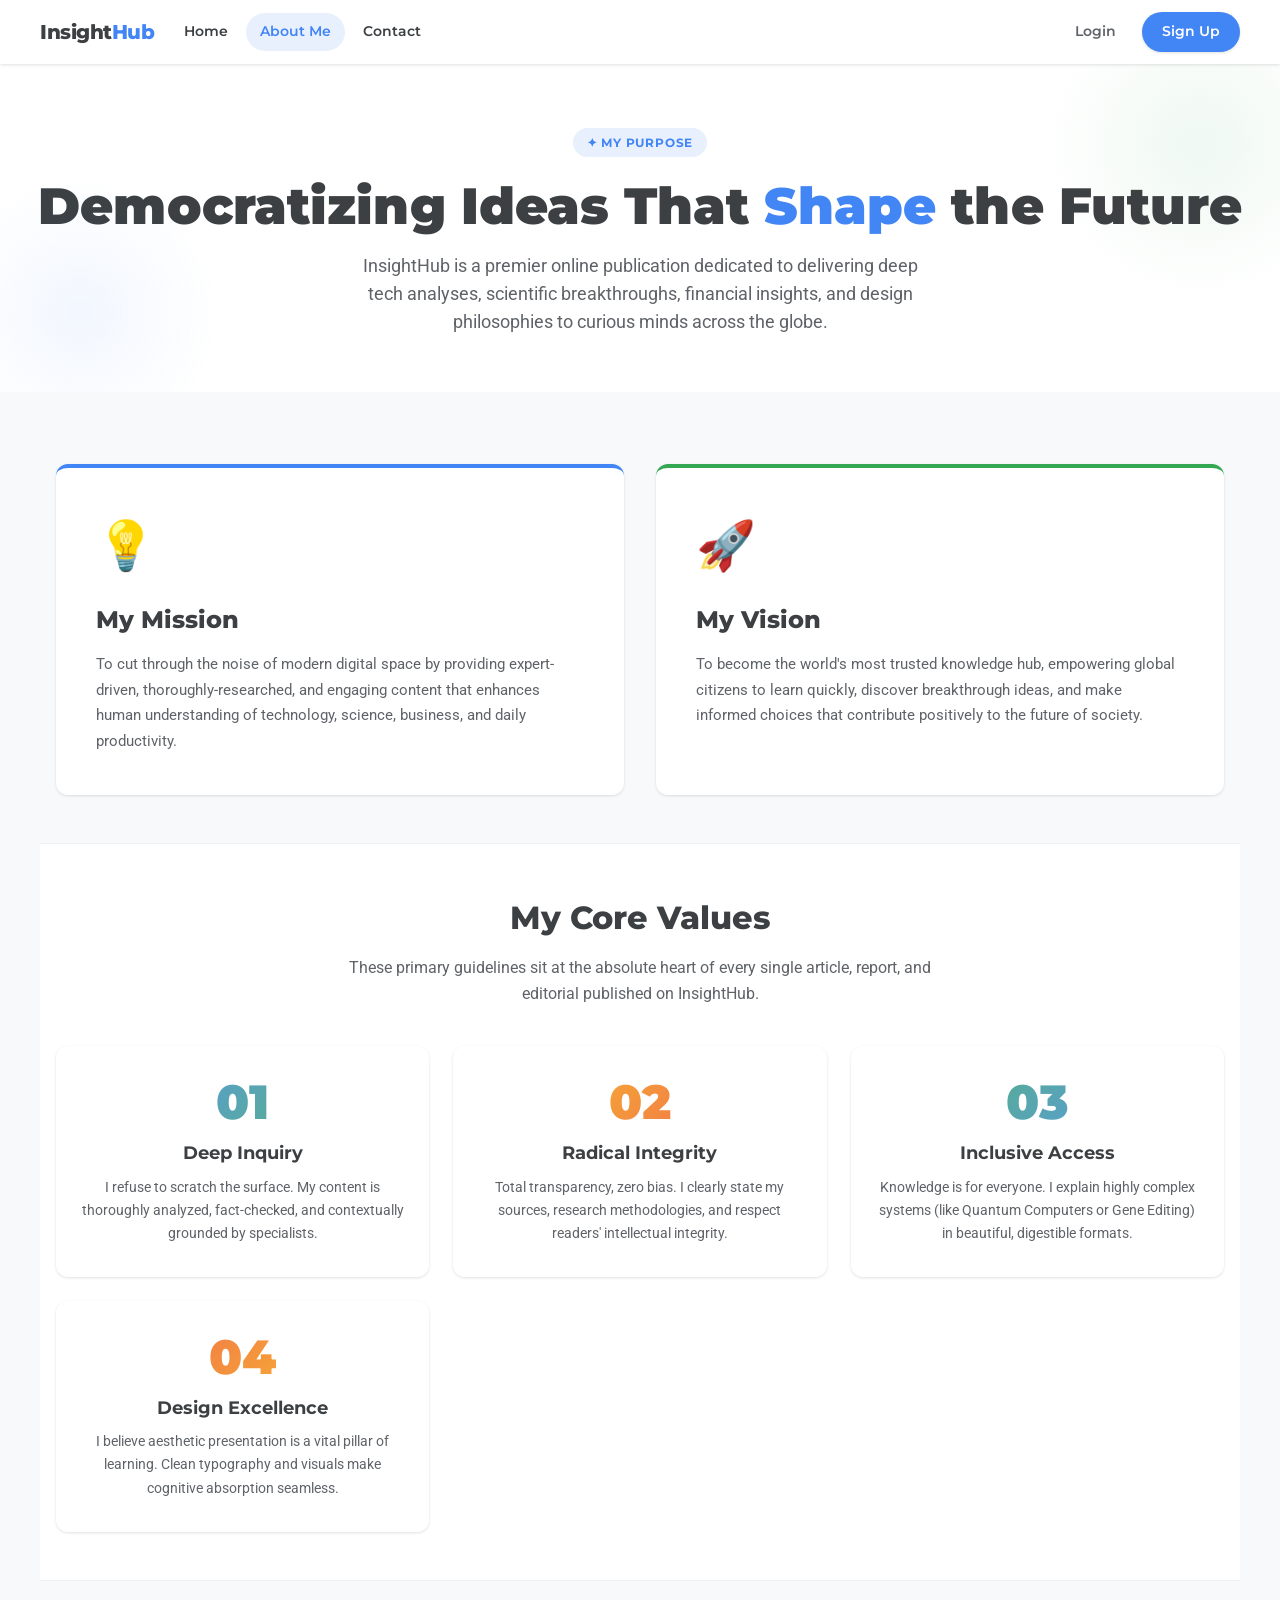
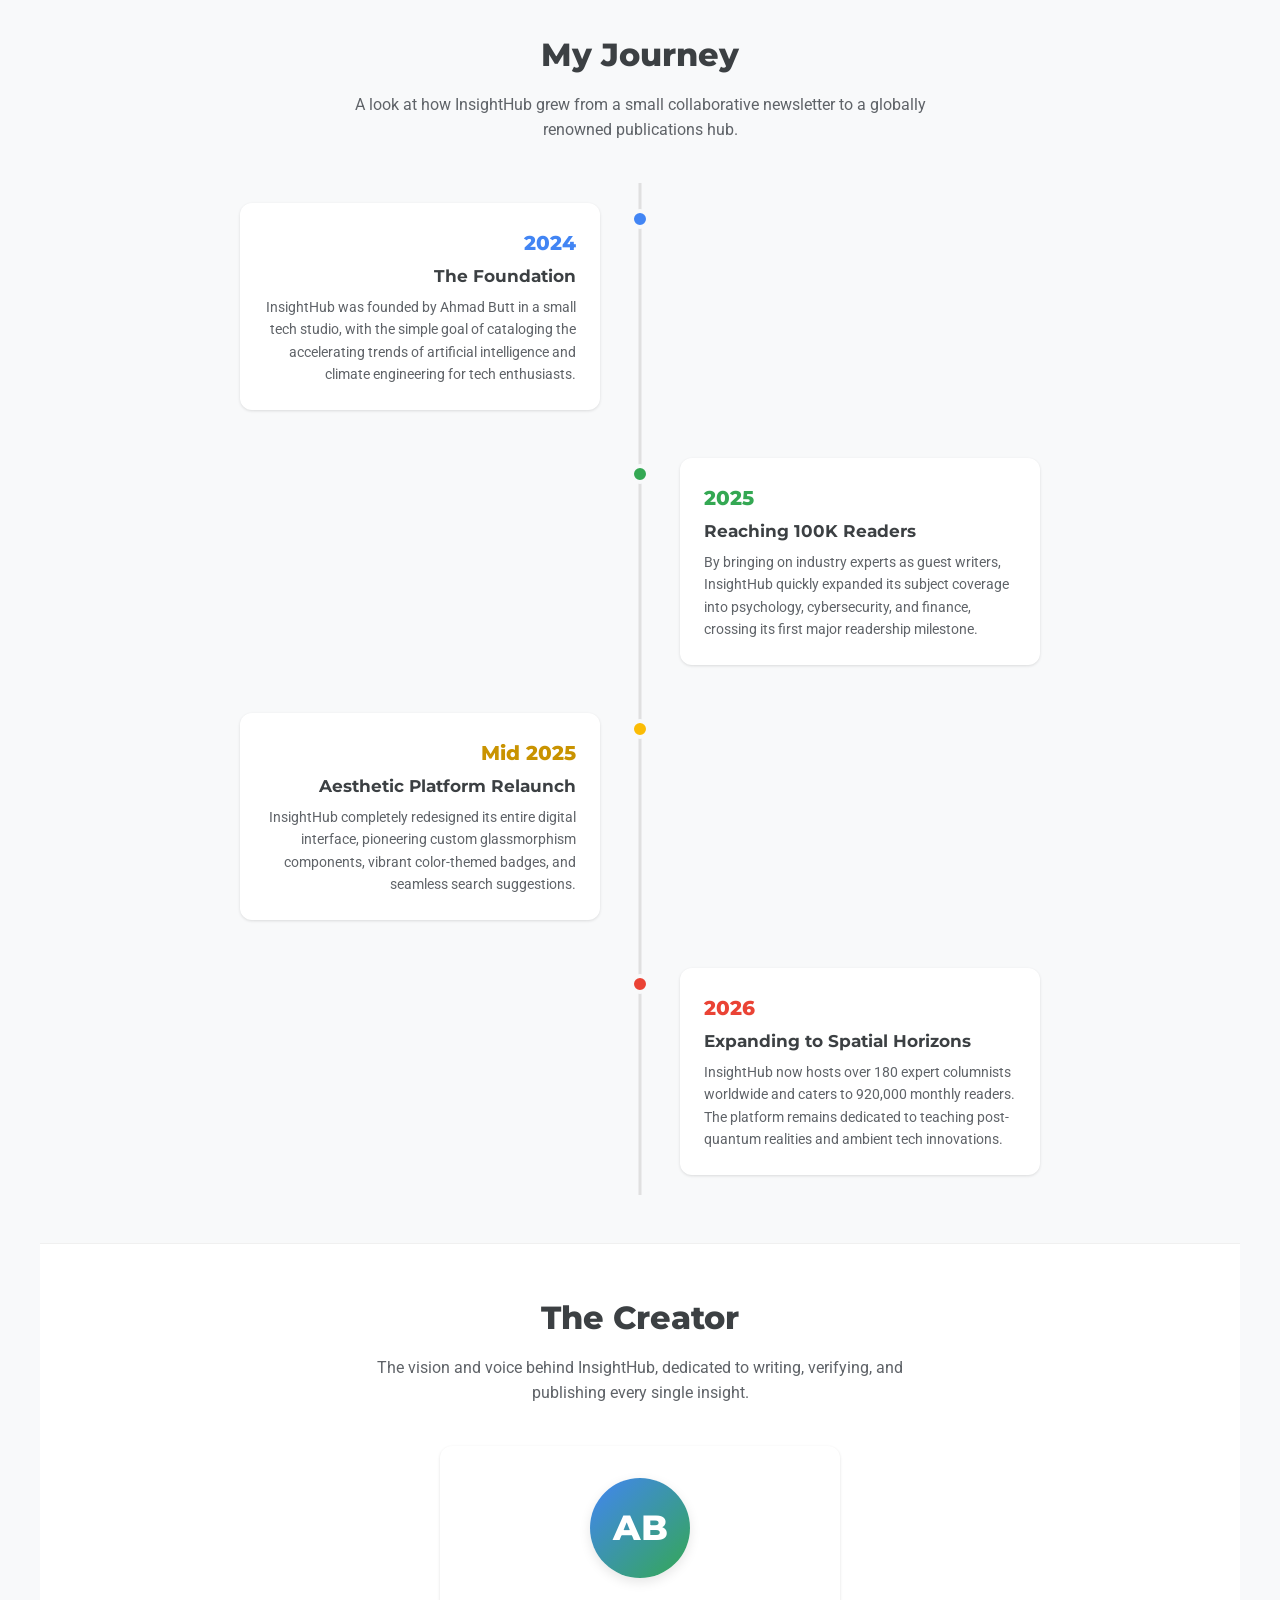
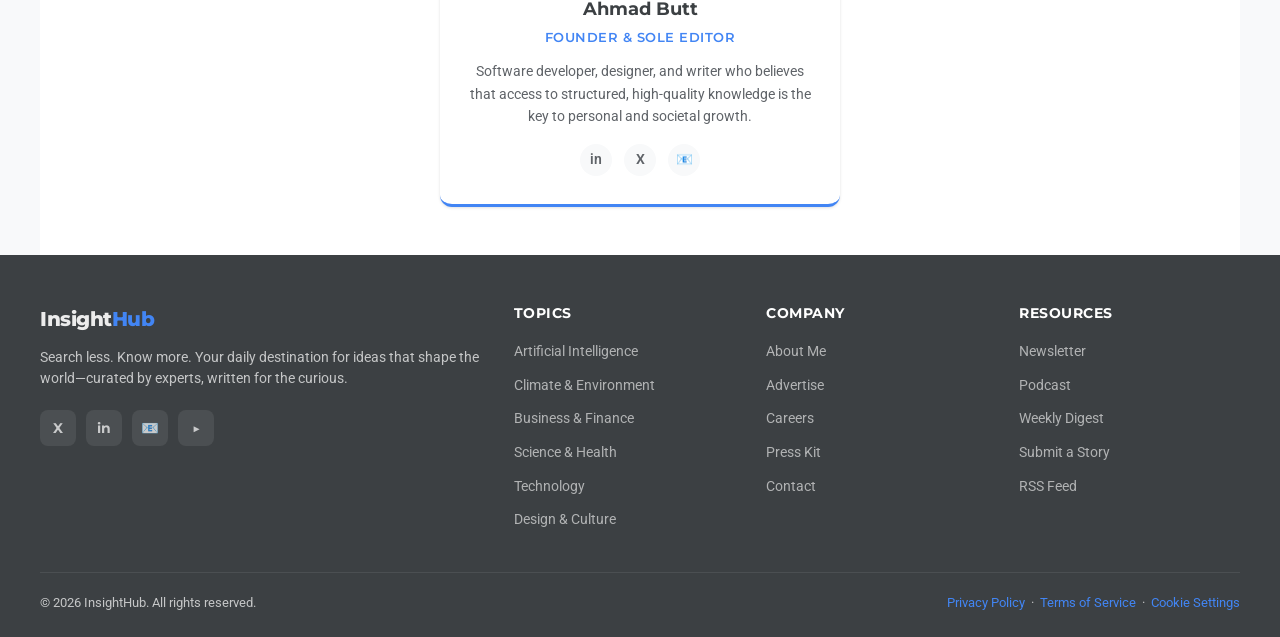
==== commit 7ed537d2: "navbar responsived" ====
--- a/about.html
+++ b/about.html
@@ -37,15 +37,6 @@
     <nav>
         <div class="nav-inner">
             <a href="index.html" class="logo">
-                <svg class="logo-icon" viewBox="0 0 36 36" fill="none">
-                    <circle cx="12" cy="12" r="9" fill="#4285F4" opacity="0.9" />
-                    <circle cx="24" cy="12" r="9" fill="#34A853" opacity="0.9" />
-                    <circle cx="12" cy="24" r="9" fill="#FBBC05" opacity="0.9" />
-                    <circle cx="24" cy="24" r="9" fill="#EA4335" opacity="0.9" />
-                    <circle cx="18" cy="18" r="6" fill="white" opacity="0.95" />
-                    <text x="18" y="22" text-anchor="middle" font-family="Montserrat,sans-serif" font-weight="900"
-                        font-size="9" fill="#4285F4">I</text>
-                </svg>
                 <div class="logo-text">
                     <span>Insight</span><span>Hub</span>
                 </div>
@@ -67,16 +58,21 @@
                 </button>
             </div>
         </div>
+
+        <!-- Mobile menu -->
+        <div class="mobile-menu" id="mobileMenu">
+            <div class="mobile-links">
+                <a href="index.html">Home</a>
+                <a href="about.html" class="active">About Me</a>
+                <a href="contact.html">Contact</a>
+                <div class="mobile-divider"></div>
+                <div class="mobile-auth-actions">
+                    <a href="#" class="mobile-btn-login" onclick="openAuthModal('login'); toggleMenu();">Login</a>
+                    <a href="#" class="mobile-btn-signup" onclick="openAuthModal('signup'); toggleMenu();">Sign Up</a>
+                </div>
+            </div>
+        </div>
     </nav>
-
-    <!-- Mobile menu -->
-    <div class="mobile-menu" id="mobileMenu">
-        <div class="mobile-links">
-            <a href="index.html">Home</a>
-            <a href="about.html" class="active">About Me</a>
-            <a href="contact.html">Contact</a>
-        </div>
-    </div>
 
     <!-- ─── HERO ─── -->
     <section class="about-hero">
@@ -204,15 +200,6 @@
             <div class="footer-grid">
                 <div class="footer-brand">
                     <a href="index.html" class="logo" style="text-decoration:none;">
-                        <svg width="32" height="32" viewBox="0 0 36 36" fill="none">
-                            <circle cx="12" cy="12" r="9" fill="#4285F4" opacity="0.85" />
-                            <circle cx="24" cy="12" r="9" fill="#34A853" opacity="0.85" />
-                            <circle cx="12" cy="24" r="9" fill="#FBBC05" opacity="0.85" />
-                            <circle cx="24" cy="24" r="9" fill="#EA4335" opacity="0.85" />
-                            <circle cx="18" cy="18" r="6" fill="white" opacity="0.9" />
-                            <text x="18" y="22" text-anchor="middle" font-family="Montserrat,sans-serif"
-                                font-weight="900" font-size="9" fill="#4285F4">I</text>
-                        </svg>
                         <div class="logo-text">
                             <span>Insight</span><span>Hub</span>
                         </div>
--- a/style.css
+++ b/style.css
@@ -163,82 +163,173 @@
     transform: rotate(-45deg) translate(5px, -5px);
 }
 
-@media(min-width: 768px) {
+@media(min-width: 1024px) {
     .hamburger {
         display: none;
     }
 }
 
+/* Tablet Navigation Customization */
+@media(min-width: 768px) and (max-width: 1023px) {
+    /* Hide auth actions and divider inside the dropdown menu in tablet view */
+    .mobile-menu .mobile-divider,
+    .mobile-menu .mobile-auth-actions {
+        display: none !important;
+    }
+    .mobile-menu.open {
+        max-height: 200px;
+        padding: 16px 24px;
+    }
+}
+
 /* Mobile menu */
 .mobile-menu {
-    background: var(--white);
-    border-top: 1px solid #f0f0f0;
-    padding: 12px 16px 20px;
-    display: none;
-    position: sticky;
+    background: rgba(255, 255, 255, 0.98);
+    backdrop-filter: blur(12px);
+    -webkit-backdrop-filter: blur(12px);
+    border-bottom: 1px solid rgba(0, 0, 0, 0.08);
+    position: absolute;
     top: 64px;
+    left: 0;
+    width: 100%;
     z-index: 99;
-    box-shadow: var(--shadow-md);
+    box-shadow: 0 10px 30px rgba(0, 0, 0, 0.08);
+    opacity: 0;
+    max-height: 0;
+    overflow: hidden;
+    pointer-events: none;
+    transition: max-height 0.35s cubic-bezier(0.4, 0, 0.2, 1), padding 0.35s cubic-bezier(0.4, 0, 0.2, 1), opacity 0.3s ease;
+    padding: 0 24px;
 }
 
 .mobile-menu.open {
-    display: block;
-}
-
-.mobile-menu .search-wrap {
-    position: relative;
-    margin-bottom: 14px;
-}
-
-.mobile-menu input {
-    width: 100%;
-    padding: 11px 44px 11px 18px;
-    border: 1.5px solid #e0e0e0;
-    border-radius: var(--radius-pill);
-    font-family: var(--font-body);
+    opacity: 1;
+    max-height: 350px;
+    padding: 20px 24px 24px;
+    pointer-events: auto;
+}
+
+.mobile-links {
+    display: flex;
+    flex-direction: column;
+    gap: 8px;
+}
+
+.mobile-links > a {
+    font-family: var(--font-head);
+    font-weight: 600;
+    font-size: 0.95rem;
+    color: var(--dark);
+    text-decoration: none;
+    padding: 10px 16px;
+    border-radius: var(--radius-sm);
+    background: transparent;
+    transition: all 0.25s ease;
+    display: flex;
+    align-items: center;
+    justify-content: space-between;
+    border-left: 3px solid transparent;
+    opacity: 0;
+    transform: translateY(10px);
+}
+
+.mobile-links > a::after {
+    content: '→';
     font-size: 0.9rem;
-    background: var(--surface);
-    outline: none;
-}
-
-.mobile-menu input:focus {
-    border-color: var(--blue);
-}
-
-.mobile-menu .search-icon-mob {
-    position: absolute;
-    right: 14px;
-    top: 50%;
-    transform: translateY(-50%);
-    color: #9aa0a6;
-}
-
-.mobile-links {
-    display: flex;
-    flex-wrap: wrap;
-    gap: 8px;
-}
-
-.mobile-links a {
+    opacity: 0.4;
+    transition: transform 0.2s ease, opacity 0.2s ease;
+}
+
+.mobile-links > a:hover,
+.mobile-links > a.active {
+    background: #e8f0fe;
+    color: var(--blue);
+    border-left-color: var(--blue);
+    padding-left: 20px;
+}
+
+.mobile-links > a:hover::after,
+.mobile-links > a.active::after {
+    opacity: 1;
+    transform: translateX(4px);
+}
+
+.mobile-divider {
+    height: 1px;
+    background: rgba(0, 0, 0, 0.06);
+    margin: 8px 0;
+    opacity: 0;
+    transform: translateY(10px);
+    transition: opacity 0.3s ease, transform 0.3s ease;
+}
+
+.mobile-auth-actions {
+    display: grid;
+    grid-template-columns: 1fr 1fr;
+    gap: 12px;
+    margin-top: 4px;
+    opacity: 0;
+    transform: translateY(10px);
+    transition: opacity 0.3s ease, transform 0.3s ease;
+}
+
+.mobile-btn-login {
     font-family: var(--font-head);
     font-weight: 600;
     font-size: 0.85rem;
     color: var(--dark);
-    text-decoration: none;
-    padding: 8px 16px;
+    text-align: center;
+    padding: 10px;
     border-radius: var(--radius-pill);
     background: var(--surface);
-    transition: background 0.2s;
-}
-
-.mobile-links a:hover {
+    text-decoration: none;
+    transition: all 0.2s;
+    border: 1px solid rgba(0, 0, 0, 0.08);
+}
+
+.mobile-btn-login:hover {
     background: #e8f0fe;
     color: var(--blue);
 }
 
-.mobile-links a.active {
-    color: var(--blue);
-    background: #e8f0fe;
+.mobile-btn-signup {
+    font-family: var(--font-head);
+    font-weight: 600;
+    font-size: 0.85rem;
+    color: var(--white);
+    background: var(--blue);
+    text-align: center;
+    padding: 10px;
+    border-radius: var(--radius-pill);
+    text-decoration: none;
+    transition: all 0.2s;
+    box-shadow: var(--shadow-sm);
+}
+
+.mobile-btn-signup:hover {
+    background: #3367d6;
+    box-shadow: var(--shadow-md);
+}
+
+.mobile-menu.open .mobile-links > a {
+    opacity: 1;
+    transform: translateY(0);
+}
+
+.mobile-menu.open .mobile-links > a:nth-child(1) { transition: opacity 0.3s ease, transform 0.3s ease, background 0.2s, padding-left 0.2s; transition-delay: 0.05s; }
+.mobile-menu.open .mobile-links > a:nth-child(2) { transition: opacity 0.3s ease, transform 0.3s ease, background 0.2s, padding-left 0.2s; transition-delay: 0.1s; }
+.mobile-menu.open .mobile-links > a:nth-child(3) { transition: opacity 0.3s ease, transform 0.3s ease, background 0.2s, padding-left 0.2s; transition-delay: 0.15s; }
+
+.mobile-menu.open .mobile-divider {
+    opacity: 1;
+    transform: translateY(0);
+    transition-delay: 0.2s;
+}
+
+.mobile-menu.open .mobile-auth-actions {
+    opacity: 1;
+    transform: translateY(0);
+    transition-delay: 0.25s;
 }
 
 /* ─── DESKTOP NAV LINKS ─── */
@@ -247,7 +338,7 @@
     gap: 4px;
 }
 
-@media(min-width: 768px) {
+@media(min-width: 1024px) {
     .nav-links {
         display: flex;
         margin-right: auto;
@@ -2265,13 +2356,9 @@
 }
 
 @media(max-width: 767px) {
-    .nav-actions .btn-auth-link {
-        padding: 6px 10px;
-        font-size: 0.8rem;
-    }
+    .nav-actions .btn-auth-link,
     .nav-actions .btn-signup {
-        padding: 6px 12px;
-        font-size: 0.8rem;
+        display: none !important;
     }
 }
 
